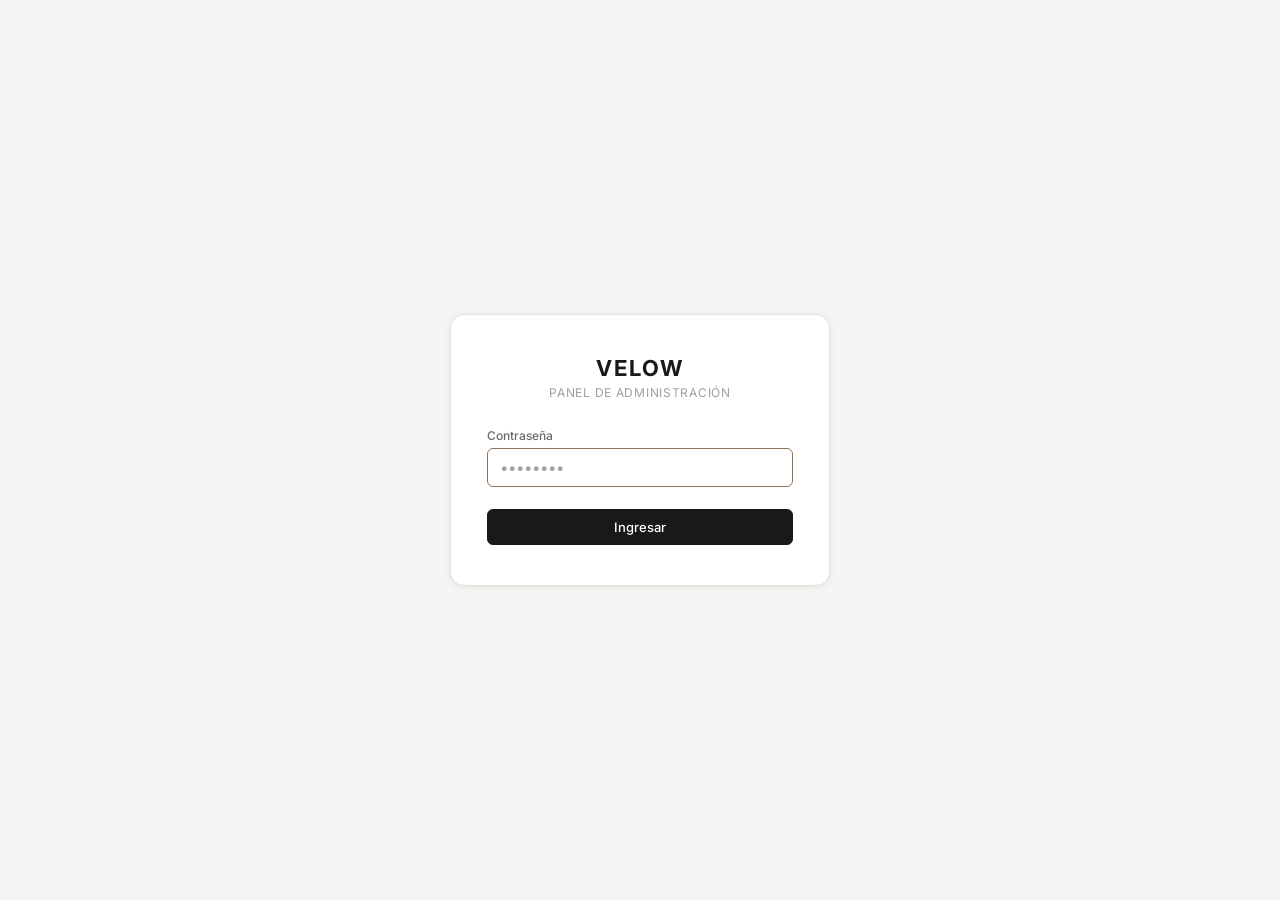
==== admin/index.html @ 0496603e "Add files via upload" ====
<!DOCTYPE html>
<html lang="es">
<head>
  <meta charset="UTF-8">
  <meta name="viewport" content="width=device-width, initial-scale=1.0">
  <title>Admin — Velow</title>
  <meta name="robots" content="noindex, nofollow">
  <link rel="stylesheet" href="css/admin.css">
</head>
<body>

<!-- ════════════════════════════════════════════════════════════
     LOGIN SCREEN
     ════════════════════════════════════════════════════════════ -->
<div class="login-screen" id="login-screen">
  <div class="login-card">
    <p class="login-brand">VELOW</p>
    <p class="login-subtitle">Panel de Administración</p>
    <div class="login-error" id="login-error">Contraseña incorrecta.</div>
    <form id="login-form">
      <div class="form-group">
        <label class="form-label" for="login-pass">Contraseña</label>
        <input type="password" id="login-pass" placeholder="••••••••" autofocus>
      </div>
      <button type="submit" class="btn btn-primary btn-full" style="margin-top:8px">
        Ingresar
      </button>
    </form>
  </div>
</div>

<!-- ════════════════════════════════════════════════════════════
     DASHBOARD
     ════════════════════════════════════════════════════════════ -->
<div class="admin-layout" id="admin-layout" style="display:none">

  <!-- Sidebar -->
  <aside class="admin-sidebar">
    <div class="admin-logo">
      <span class="admin-logo-brand">VELOW</span>
      <span class="admin-logo-tag">Panel Admin</span>
    </div>
    <nav class="admin-nav">
      <div class="admin-nav-section">Tienda</div>
      <a href="index.html" class="admin-nav-link active" id="nav-dashboard">
        <svg xmlns="http://www.w3.org/2000/svg" width="16" height="16" viewBox="0 0 24 24" fill="none" stroke="currentColor" stroke-width="1.5"><rect x="3" y="3" width="7" height="7"/><rect x="14" y="3" width="7" height="7"/><rect x="14" y="14" width="7" height="7"/><rect x="3" y="14" width="7" height="7"/></svg>
        Dashboard
      </a>
      <a href="productos.html" class="admin-nav-link" id="nav-productos">
        <svg xmlns="http://www.w3.org/2000/svg" width="16" height="16" viewBox="0 0 24 24" fill="none" stroke="currentColor" stroke-width="1.5"><path d="M20 7H4a2 2 0 0 0-2 2v6a2 2 0 0 0 2 2h16a2 2 0 0 0 2-2V9a2 2 0 0 0-2-2z"/><path d="M16 21V5a2 2 0 0 0-2-2h-4a2 2 0 0 0-2 2v16"/></svg>
        Productos y Stock
      </a>
      <a href="pedidos.html" class="admin-nav-link" id="nav-pedidos">
        <svg xmlns="http://www.w3.org/2000/svg" width="16" height="16" viewBox="0 0 24 24" fill="none" stroke="currentColor" stroke-width="1.5"><path d="M9 11l3 3L22 4"/><path d="M21 12v7a2 2 0 0 1-2 2H5a2 2 0 0 1-2-2V5a2 2 0 0 1 2-2h11"/></svg>
        Pedidos
      </a>
      <div class="admin-nav-section" style="margin-top:16px">Herramientas</div>
      <a href="../index.html" target="_blank" class="admin-nav-link">
        <svg xmlns="http://www.w3.org/2000/svg" width="16" height="16" viewBox="0 0 24 24" fill="none" stroke="currentColor" stroke-width="1.5"><path d="M18 13v6a2 2 0 0 1-2 2H5a2 2 0 0 1-2-2V8a2 2 0 0 1 2-2h6"/><polyline points="15 3 21 3 21 9"/><line x1="10" y1="14" x2="21" y2="3"/></svg>
        Ver tienda
      </a>
    </nav>
    <div class="admin-sidebar-footer">
      Sesión activa
      <a href="#" id="btn-logout">Cerrar sesión</a>
    </div>
  </aside>

  <!-- Main -->
  <main class="admin-main">
    <div class="admin-topbar">
      <h1 class="admin-page-title">Dashboard</h1>
      <span style="font-size:12px;color:var(--text-3)" id="topbar-date"></span>
    </div>

    <div class="admin-content">

      <!-- Stats -->
      <div class="stats-grid" id="stats-grid">
        <!-- Rendered by JS -->
      </div>

      <!-- Recent orders -->
      <div class="admin-card">
        <div class="admin-card-header">
          <h2 class="admin-card-title">Pedidos recientes</h2>
          <a href="pedidos.html" class="btn btn-secondary btn-sm">Ver todos</a>
        </div>
        <div id="recent-orders-wrap">
          <!-- Rendered by JS -->
        </div>
      </div>

      <!-- Low stock alert -->
      <div class="admin-card">
        <div class="admin-card-header">
          <h2 class="admin-card-title">⚠️ Stock bajo o sin cargar</h2>
          <a href="productos.html" class="btn btn-secondary btn-sm">Gestionar stock</a>
        </div>
        <div id="low-stock-wrap">
          <!-- Rendered by JS -->
        </div>
      </div>

    </div>
  </main>
</div>

<script src="../js/products.js"></script>
<script src="js/admin.js"></script>
<script>
// ── Login ────────────────────────────────────────────────────
document.getElementById("login-form").addEventListener("submit", (e) => {
  e.preventDefault();
  const pw = document.getElementById("login-pass").value;
  if (login(pw)) {
    showDashboard();
  } else {
    document.getElementById("login-error").style.display = "block";
  }
});

document.getElementById("btn-logout").addEventListener("click", (e) => {
  e.preventDefault();
  logout();
});

function showDashboard() {
  document.getElementById("login-screen").style.display = "none";
  document.getElementById("admin-layout").style.display = "flex";
  renderDashboard();
}

// ── Dashboard ────────────────────────────────────────────────
function renderDashboard() {
  const orders = loadOrders();
  const date = new Date();
  document.getElementById("topbar-date").textContent =
    date.toLocaleDateString("es-AR", { weekday: "long", day: "numeric", month: "long" });

  // Stats
  const pending   = orders.filter(o => o.status === "pendiente").length;
  const confirmed = orders.filter(o => o.status === "confirmado").length;
  const sent      = orders.filter(o => o.status === "enviado").length;
  const totalRev  = orders.filter(o => o.status !== "cancelado")
                         .reduce((s, o) => s + (o.total || 0), 0);

  document.getElementById("stats-grid").innerHTML = `
    <div class="stat-card">
      <div class="stat-icon">📦</div>
      <div class="stat-label">Pedidos pendientes</div>
      <div class="stat-value" style="${pending > 0 ? "color:var(--warning)" : ""}">${pending}</div>
    </div>
    <div class="stat-card">
      <div class="stat-icon">✅</div>
      <div class="stat-label">Confirmados</div>
      <div class="stat-value" style="color:var(--success)">${confirmed}</div>
    </div>
    <div class="stat-card">
      <div class="stat-icon">🚚</div>
      <div class="stat-label">Enviados</div>
      <div class="stat-value">${sent}</div>
    </div>
    <div class="stat-card">
      <div class="stat-icon">💰</div>
      <div class="stat-label">Total facturado</div>
      <div class="stat-value" style="font-size:20px">${formatPriceAdmin(totalRev)}</div>
      <div class="stat-sub">Pedidos no cancelados</div>
    </div>
  `;

  // Recent orders (last 5)
  const recent = orders.slice(0, 5);
  if (recent.length === 0) {
    document.getElementById("recent-orders-wrap").innerHTML =
      `<div class="empty-state"><p>Aún no hay pedidos registrados.<br>
       <a href="pedidos.html" style="color:var(--accent)">Registrar primer pedido →</a></p></div>`;
  } else {
    document.getElementById("recent-orders-wrap").innerHTML = `
      <div class="admin-table-wrap">
        <table class="admin-table">
          <thead><tr>
            <th>ID</th><th>Cliente</th><th>Total</th><th>Estado</th><th>Fecha</th>
          </tr></thead>
          <tbody>${recent.map(o => `
            <tr>
              <td><code style="font-size:12px">${o.id}</code></td>
              <td>${o.nombre || "—"}</td>
              <td>${formatPriceAdmin(o.total || 0)}</td>
              <td>${statusBadge(o.status)}</td>
              <td style="color:var(--text-3);font-size:12px">${formatDate(o.fecha)}</td>
            </tr>`).join("")}
          </tbody>
        </table>
      </div>`;
  }

  // Low/missing stock
  const lowItems = [];
  if (window.VELOW_PRODUCTS) {
    VELOW_PRODUCTS.forEach(p => {
      if (!p.activo) return;
      p.talles.forEach(t => {
        p.colores.forEach(c => {
          const qty = getEffectiveStock(p.id, t, c.id);
          if (qty === null || qty === 0 || qty <= 2) {
            lowItems.push({ product: p, talle: t, color: c, qty });
          }
        });
      });
    });
  }

  if (lowItems.length === 0) {
    document.getElementById("low-stock-wrap").innerHTML =
      `<div class="empty-state"><p>✓ Todo el stock cargado y disponible</p></div>`;
  } else {
    document.getElementById("low-stock-wrap").innerHTML = `
      <div class="admin-table-wrap">
        <table class="admin-table">
          <thead><tr><th>Producto</th><th>Color</th><th>Talle</th><th>Stock</th></tr></thead>
          <tbody>${lowItems.slice(0, 20).map(i => `
            <tr>
              <td>${i.product.nombre}</td>
              <td><span class="swatch">
                <span class="swatch-dot" style="background:${i.color.hex}"></span>
                ${i.color.nombre}
              </span></td>
              <td>${i.talle}</td>
              <td>${stockBadge(i.qty)}</td>
            </tr>`).join("")}
          </tbody>
        </table>
      </div>`;
  }
}

// ── Boot ─────────────────────────────────────────────────────
if (isLoggedIn()) {
  showDashboard();
}
</script>
</body>
</html>
---- admin/css/admin.css ----
/* ════════════════════════════════════════════════════════════
   VELOW Admin — Estilos del panel de gestión
   ════════════════════════════════════════════════════════════ */

@import url('https://fonts.googleapis.com/css2?family=Inter:wght@300;400;500;600;700&display=swap');

:root {
  --bg:       #F4F4F2;
  --surface:  #FFFFFF;
  --border:   #E4E2DA;
  --text:     #1A1917;
  --text-2:   #6B6965;
  --text-3:   #A0A09C;
  --accent:   #8B7355;
  --accent-2: #C2A07A;
  --success:  #4E7D5C;
  --warning:  #B88A3C;
  --error:    #B85C5C;
  --sidebar-w: 240px;
  --radius:   6px;
  --transition: 180ms ease;
  --shadow:   0 1px 6px rgba(0,0,0,.07);
}

*, *::before, *::after { box-sizing: border-box; margin: 0; padding: 0; }
html { font-size: 15px; }
body {
  font-family: 'Inter', sans-serif;
  background: var(--bg);
  color: var(--text);
  -webkit-font-smoothing: antialiased;
}
a { text-decoration: none; color: inherit; }
button { cursor: pointer; border: none; background: none; font: inherit; }
ul { list-style: none; }
input, select, textarea {
  font: inherit;
  border: 1px solid var(--border);
  border-radius: var(--radius);
  padding: 9px 12px;
  outline: none;
  transition: border-color var(--transition);
  width: 100%;
  background: var(--surface);
  color: var(--text);
}
input:focus, select:focus, textarea:focus { border-color: var(--accent); }
input::placeholder { color: var(--text-3); }

/* ─── Layout ───────────────────────────────────────────────── */
.admin-layout { display: flex; min-height: 100vh; }

.admin-sidebar {
  width: var(--sidebar-w);
  background: var(--text);
  color: rgba(255,255,255,.85);
  display: flex;
  flex-direction: column;
  position: fixed;
  top: 0; left: 0; bottom: 0;
  z-index: 50;
  overflow-y: auto;
}

.admin-logo {
  padding: 24px 20px 20px;
  border-bottom: 1px solid rgba(255,255,255,.1);
  display: flex;
  flex-direction: column;
  gap: 4px;
}

.admin-logo-brand {
  font-size: 18px;
  font-weight: 700;
  letter-spacing: .08em;
  color: #fff;
}

.admin-logo-tag {
  font-size: 10px;
  letter-spacing: .12em;
  text-transform: uppercase;
  color: rgba(255,255,255,.35);
}

.admin-nav { padding: 16px 12px; flex: 1; }

.admin-nav-section {
  font-size: 10px;
  letter-spacing: .12em;
  text-transform: uppercase;
  color: rgba(255,255,255,.3);
  padding: 12px 8px 6px;
  margin-top: 8px;
}

.admin-nav-link {
  display: flex;
  align-items: center;
  gap: 10px;
  padding: 9px 10px;
  border-radius: var(--radius);
  font-size: 13.5px;
  color: rgba(255,255,255,.7);
  transition: all var(--transition);
  margin-bottom: 2px;
}
.admin-nav-link:hover { background: rgba(255,255,255,.08); color: #fff; }
.admin-nav-link.active { background: rgba(255,255,255,.14); color: #fff; font-weight: 500; }

.admin-sidebar-footer {
  padding: 16px 20px;
  border-top: 1px solid rgba(255,255,255,.08);
  font-size: 12px;
  color: rgba(255,255,255,.3);
}
.admin-sidebar-footer a {
  display: block;
  color: rgba(255,255,255,.5);
  margin-top: 4px;
  font-size: 11px;
}
.admin-sidebar-footer a:hover { color: #fff; }

.admin-main {
  flex: 1;
  margin-left: var(--sidebar-w);
  display: flex;
  flex-direction: column;
  min-height: 100vh;
}

.admin-topbar {
  background: var(--surface);
  border-bottom: 1px solid var(--border);
  padding: 14px 28px;
  display: flex;
  align-items: center;
  justify-content: space-between;
  position: sticky;
  top: 0;
  z-index: 40;
  box-shadow: var(--shadow);
}

.admin-page-title { font-size: 16px; font-weight: 600; }

.admin-content { padding: 28px; flex: 1; }

/* ─── Cards & Stats ────────────────────────────────────────── */
.stats-grid {
  display: grid;
  grid-template-columns: repeat(auto-fill, minmax(200px, 1fr));
  gap: 16px;
  margin-bottom: 28px;
}

.stat-card {
  background: var(--surface);
  border: 1px solid var(--border);
  border-radius: 10px;
  padding: 20px;
  display: flex;
  flex-direction: column;
  gap: 8px;
}

.stat-label { font-size: 11px; letter-spacing: .08em; text-transform: uppercase; color: var(--text-2); }
.stat-value { font-size: 28px; font-weight: 700; color: var(--text); line-height: 1; }
.stat-sub   { font-size: 12px; color: var(--text-3); }
.stat-icon  { font-size: 20px; margin-bottom: 4px; }

/* ─── Table ────────────────────────────────────────────────── */
.admin-card {
  background: var(--surface);
  border: 1px solid var(--border);
  border-radius: 10px;
  overflow: hidden;
  margin-bottom: 24px;
}

.admin-card-header {
  padding: 16px 20px;
  border-bottom: 1px solid var(--border);
  display: flex;
  align-items: center;
  justify-content: space-between;
  gap: 12px;
  flex-wrap: wrap;
}

.admin-card-title { font-size: 14px; font-weight: 600; }

.admin-table-wrap { overflow-x: auto; }

.admin-table {
  width: 100%;
  border-collapse: collapse;
  font-size: 13px;
}

.admin-table th {
  text-align: left;
  padding: 10px 16px;
  font-size: 11px;
  letter-spacing: .06em;
  text-transform: uppercase;
  color: var(--text-3);
  border-bottom: 1px solid var(--border);
  background: var(--bg);
  white-space: nowrap;
}

.admin-table td {
  padding: 12px 16px;
  border-bottom: 1px solid var(--border);
  vertical-align: middle;
}

.admin-table tr:last-child td { border-bottom: none; }
.admin-table tr:hover td { background: var(--bg); }

/* ─── Stock cells ──────────────────────────────────────────── */
.stock-cell { display: flex; align-items: center; gap: 8px; }

.stock-input {
  width: 62px;
  padding: 5px 8px;
  font-size: 13px;
  text-align: center;
  border-radius: 4px;
}

.stock-badge {
  display: inline-flex;
  align-items: center;
  padding: 2px 9px;
  border-radius: 100px;
  font-size: 11px;
  font-weight: 500;
  white-space: nowrap;
}
.badge-ok      { background: #EBF5EF; color: var(--success); }
.badge-low     { background: #FDF6E8; color: var(--warning); }
.badge-zero    { background: #FBEAEA; color: var(--error); }
.badge-unknown { background: var(--bg); color: var(--text-3); }

/* ─── Buttons ──────────────────────────────────────────────── */
.btn {
  display: inline-flex;
  align-items: center;
  gap: 7px;
  padding: 9px 18px;
  border-radius: var(--radius);
  font-size: 13px;
  font-weight: 500;
  transition: all var(--transition);
  cursor: pointer;
  white-space: nowrap;
}
.btn-primary   { background: var(--text);    color: #fff; border: 1px solid var(--text); }
.btn-primary:hover { background: #333; }
.btn-secondary { background: var(--surface); color: var(--text); border: 1px solid var(--border); }
.btn-secondary:hover { border-color: var(--text); }
.btn-success   { background: var(--success); color: #fff; border: 1px solid var(--success); }
.btn-success:hover { opacity: .88; }
.btn-sm        { padding: 5px 12px; font-size: 12px; }
.btn-full      { width: 100%; justify-content: center; }

/* ─── Status badges ────────────────────────────────────────── */
.status-badge {
  display: inline-flex;
  align-items: center;
  padding: 3px 10px;
  border-radius: 100px;
  font-size: 11px;
  font-weight: 500;
}
.status-pendiente   { background: #FDF6E8; color: var(--warning); }
.status-confirmado  { background: #EBF5EF; color: var(--success); }
.status-enviado     { background: #EBF0FF; color: #3B6BDE; }
.status-cancelado   { background: #FBEAEA; color: var(--error); }

/* ─── Form / Modal ─────────────────────────────────────────── */
.form-group { display: flex; flex-direction: column; gap: 5px; margin-bottom: 14px; }
.form-label { font-size: 12px; font-weight: 500; color: var(--text-2); }
.form-row   { display: grid; grid-template-columns: 1fr 1fr; gap: 14px; }

.modal-overlay {
  position: fixed;
  inset: 0;
  background: rgba(26,25,23,.4);
  z-index: 200;
  display: flex;
  align-items: center;
  justify-content: center;
  padding: 20px;
  backdrop-filter: blur(2px);
}
.modal {
  background: var(--surface);
  border-radius: 12px;
  width: min(520px, 100%);
  max-height: 90vh;
  overflow-y: auto;
  box-shadow: 0 20px 60px rgba(0,0,0,.18);
}
.modal-header {
  padding: 20px 24px 16px;
  border-bottom: 1px solid var(--border);
  display: flex;
  align-items: center;
  justify-content: space-between;
}
.modal-title { font-size: 16px; font-weight: 600; }
.modal-body  { padding: 20px 24px; }
.modal-footer {
  padding: 14px 24px;
  border-top: 1px solid var(--border);
  display: flex;
  justify-content: flex-end;
  gap: 10px;
}
.btn-close-modal {
  width: 30px; height: 30px;
  display: flex; align-items: center; justify-content: center;
  border-radius: 50%;
  color: var(--text-2);
  transition: background var(--transition);
}
.btn-close-modal:hover { background: var(--bg); }

/* ─── Login screen ─────────────────────────────────────────── */
.login-screen {
  min-height: 100vh;
  display: flex;
  align-items: center;
  justify-content: center;
  background: var(--bg);
}
.login-card {
  background: var(--surface);
  border: 1px solid var(--border);
  border-radius: 14px;
  padding: 40px 36px;
  width: min(380px, 100%);
  box-shadow: var(--shadow);
}
.login-brand {
  font-size: 22px;
  font-weight: 700;
  letter-spacing: .1em;
  text-align: center;
  margin-bottom: 4px;
}
.login-subtitle {
  font-size: 12px;
  color: var(--text-3);
  text-align: center;
  letter-spacing: .06em;
  text-transform: uppercase;
  margin-bottom: 28px;
}
.login-error {
  font-size: 12px;
  color: var(--error);
  background: #FBEAEA;
  border-radius: var(--radius);
  padding: 8px 12px;
  margin-bottom: 14px;
  display: none;
}

/* ─── Color swatch ─────────────────────────────────────────── */
.swatch {
  display: inline-flex;
  align-items: center;
  gap: 7px;
  font-size: 12px;
}
.swatch-dot {
  width: 14px; height: 14px;
  border-radius: 50%;
  border: 1px solid var(--border);
  flex-shrink: 0;
}

/* ─── Toast ─────────────────────────────────────────────────── */
.toast {
  position: fixed;
  bottom: 24px;
  right: 24px;
  padding: 11px 20px;
  background: var(--text);
  color: #fff;
  border-radius: 8px;
  font-size: 13px;
  font-weight: 500;
  opacity: 0;
  transform: translateY(8px);
  pointer-events: none;
  transition: all .25s ease;
  z-index: 999;
  box-shadow: var(--shadow);
}
.toast.show { opacity: 1; transform: none; }

/* ─── Export box ────────────────────────────────────────────── */
.export-box {
  background: var(--bg);
  border: 1px solid var(--border);
  border-radius: var(--radius);
  padding: 14px;
  font-family: monospace;
  font-size: 12px;
  white-space: pre;
  overflow-x: auto;
  max-height: 320px;
  overflow-y: auto;
  line-height: 1.6;
  color: var(--text-2);
}

/* ─── Misc ─────────────────────────────────────────────────── */
.empty-state {
  text-align: center;
  padding: 48px 20px;
  color: var(--text-3);
}
.empty-state p { font-size: 14px; margin-top: 12px; }

.chip {
  display: inline-flex;
  align-items: center;
  padding: 3px 10px;
  border-radius: 100px;
  font-size: 11px;
  background: var(--bg);
  border: 1px solid var(--border);
  color: var(--text-2);
}

.divider { border: none; border-top: 1px solid var(--border); margin-block: 20px; }

@media (max-width: 768px) {
  .admin-sidebar { width: 100%; height: auto; position: static; flex-direction: row; }
  .admin-main { margin-left: 0; }
  .admin-content { padding: 16px; }
}
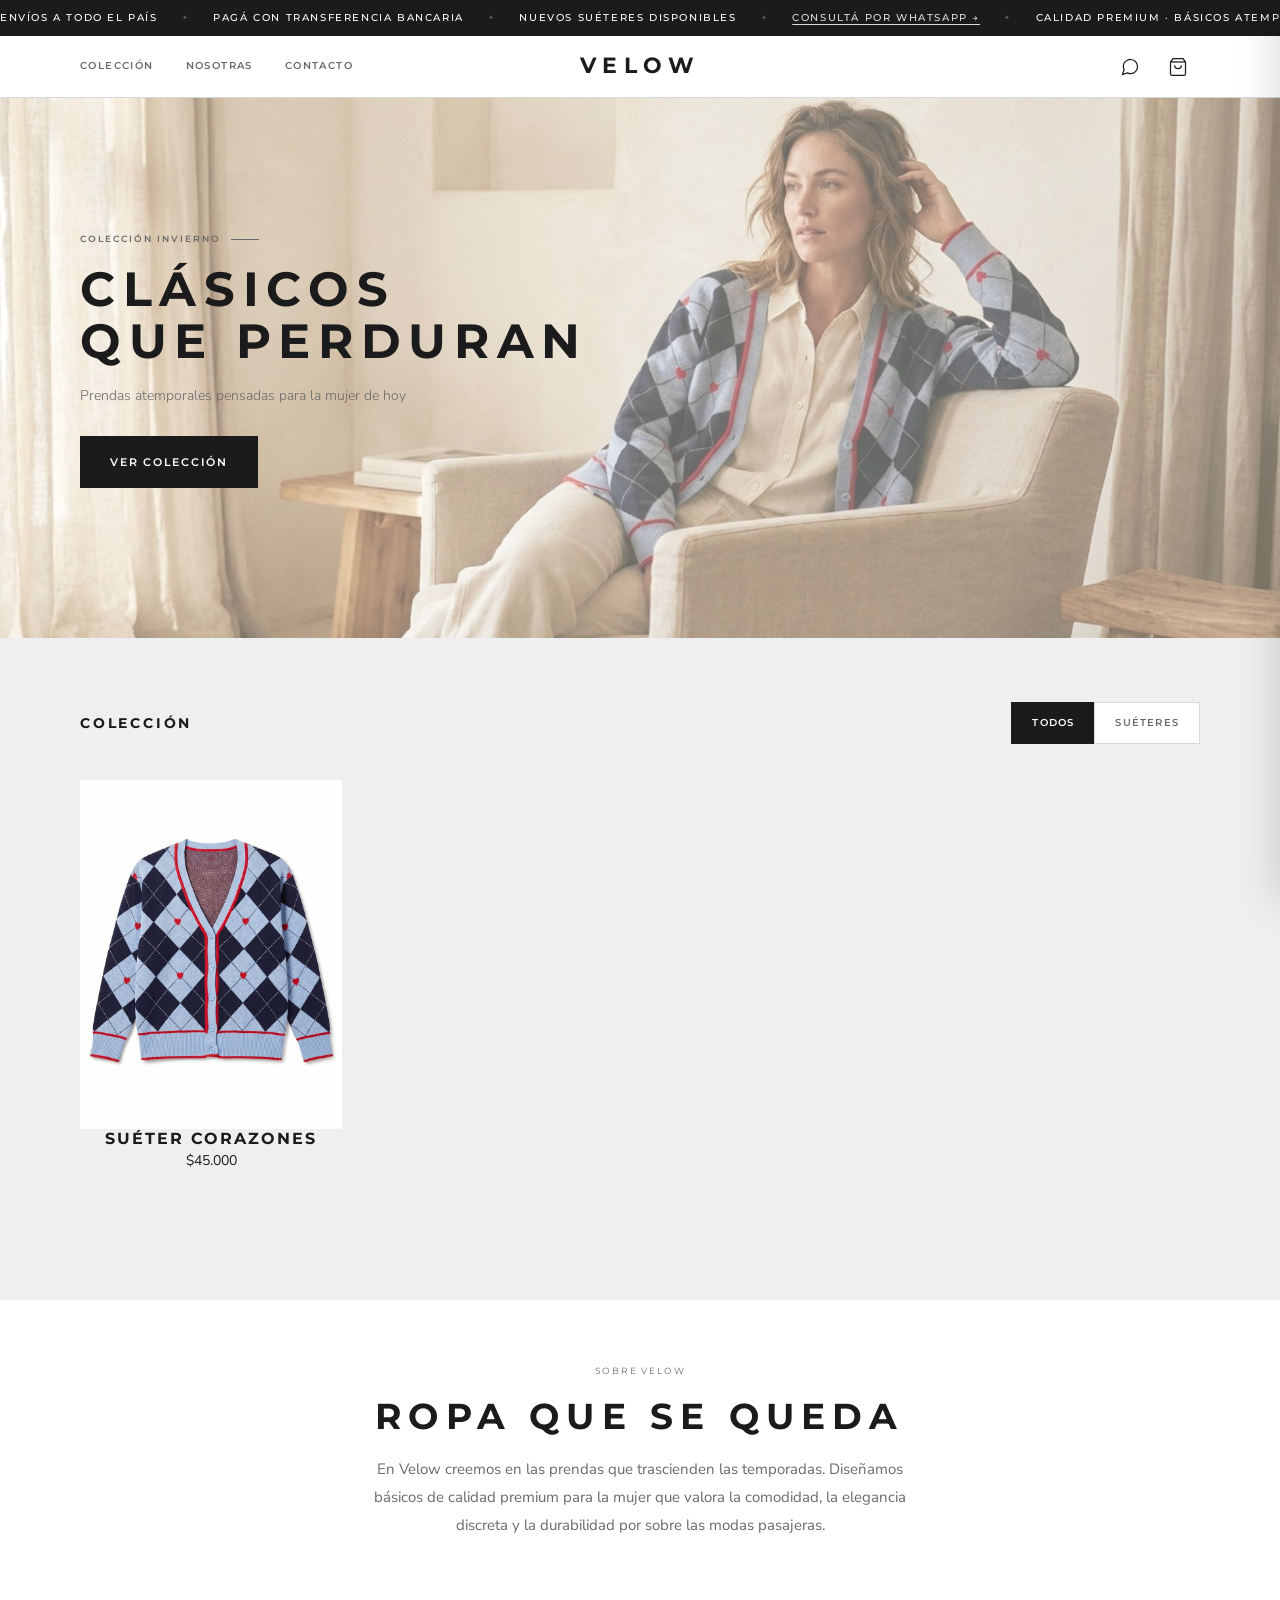
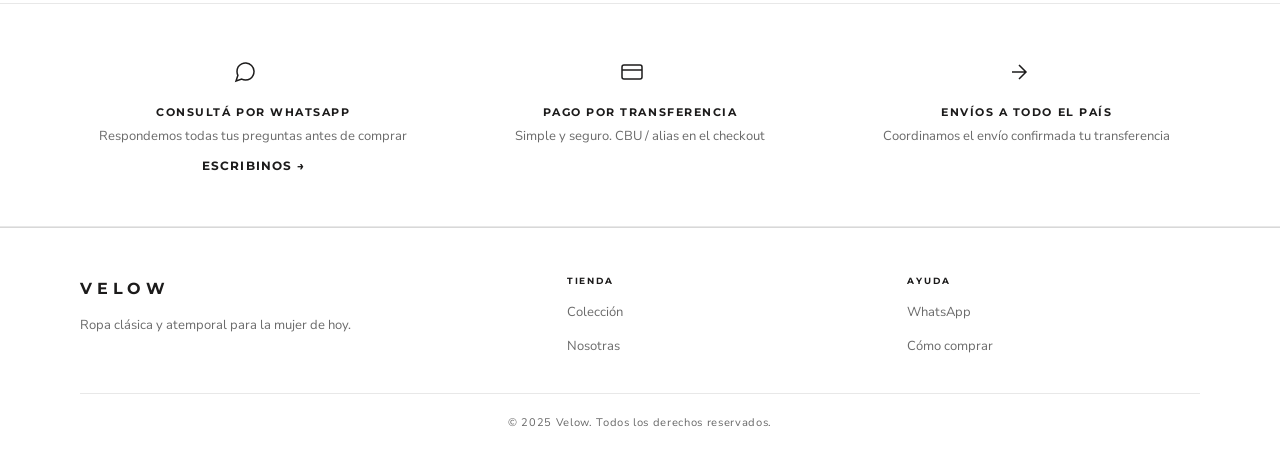
==== commit a0458a11: "Add files via upload" ====
--- a/admin/index.html
+++ b/admin/index.html
@@ -2,243 +2,265 @@
 <html lang="es">
 <head>
   <meta charset="UTF-8">
-  <meta name="viewport" content="width=device-width, initial-scale=1.0">
-  <title>Admin — Velow</title>
-  <meta name="robots" content="noindex, nofollow">
-  <link rel="stylesheet" href="css/admin.css">
+  <meta name="viewport" content="width=device-width, initial-scale=1.0, viewport-fit=cover">
+  <title>Velow — Indumentaria clásica para mujer</title>
+  <meta name="description" content="Velow — Ropa clásica y atemporal para mujer. Básicos de calidad premium. Pagá con transferencia bancaria.">
+  <meta name="theme-color" content="#1c1b1b">
+  <link rel="canonical" href="https://velow.shop/">
+  <link rel="stylesheet" href="css/style.css">
 </head>
 <body>
 
-<!-- ════════════════════════════════════════════════════════════
-     LOGIN SCREEN
-     ════════════════════════════════════════════════════════════ -->
-<div class="login-screen" id="login-screen">
-  <div class="login-card">
-    <p class="login-brand">VELOW</p>
-    <p class="login-subtitle">Panel de Administración</p>
-    <div class="login-error" id="login-error">Contraseña incorrecta.</div>
-    <form id="login-form">
-      <div class="form-group">
-        <label class="form-label" for="login-pass">Contraseña</label>
-        <input type="password" id="login-pass" placeholder="••••••••" autofocus>
-      </div>
-      <button type="submit" class="btn btn-primary btn-full" style="margin-top:8px">
-        Ingresar
+  <!-- ── Announcement bar (marquee) ────────────────────────── -->
+  <div class="announcement-bar" role="marquee" aria-label="Novedades">
+    <div class="marquee-track">
+      <div class="marquee-content" aria-hidden="false">
+        <span>Envíos a todo el país</span>
+        <span class="marquee-sep">✦</span>
+        <span>Pagá con transferencia bancaria</span>
+        <span class="marquee-sep">✦</span>
+        <span>Nuevos suéteres disponibles</span>
+        <span class="marquee-sep">✦</span>
+        <a href="https://wa.me/5493876364197" target="_blank" rel="noopener">Consultá por WhatsApp →</a>
+        <span class="marquee-sep">✦</span>
+        <span>Calidad premium · Básicos atemporales</span>
+        <span class="marquee-sep">✦</span>
+      </div>
+      <div class="marquee-content" aria-hidden="true">
+        <span>Envíos a todo el país</span>
+        <span class="marquee-sep">✦</span>
+        <span>Pagá con transferencia bancaria</span>
+        <span class="marquee-sep">✦</span>
+        <span>Nuevos suéteres disponibles</span>
+        <span class="marquee-sep">✦</span>
+        <a href="https://wa.me/5493876364197" target="_blank" rel="noopener">Consultá por WhatsApp →</a>
+        <span class="marquee-sep">✦</span>
+        <span>Calidad premium · Básicos atemporales</span>
+        <span class="marquee-sep">✦</span>
+      </div>
+    </div>
+  </div>
+
+  <!-- ── Mobile Nav Overlay ──────────────────────────────────── -->
+  <div class="mobile-nav-overlay" id="mobile-nav-overlay" aria-hidden="true"></div>
+  <nav class="mobile-nav" id="mobile-nav" aria-label="Menú móvil" aria-hidden="true">
+    <div class="mobile-nav-header">
+      <span class="mobile-nav-logo">VELOW</span>
+      <button class="btn-icon" id="btn-close-mobile-nav" aria-label="Cerrar menú">
+        <svg xmlns="http://www.w3.org/2000/svg" width="20" height="20" viewBox="0 0 24 24" fill="none" stroke="currentColor" stroke-width="1.5"><line x1="18" y1="6" x2="6" y2="18"/><line x1="6" y1="6" x2="18" y2="18"/></svg>
       </button>
-    </form>
-  </div>
-</div>
-
-<!-- ════════════════════════════════════════════════════════════
-     DASHBOARD
-     ════════════════════════════════════════════════════════════ -->
-<div class="admin-layout" id="admin-layout" style="display:none">
-
-  <!-- Sidebar -->
-  <aside class="admin-sidebar">
-    <div class="admin-logo">
-      <span class="admin-logo-brand">VELOW</span>
-      <span class="admin-logo-tag">Panel Admin</span>
-    </div>
-    <nav class="admin-nav">
-      <div class="admin-nav-section">Tienda</div>
-      <a href="index.html" class="admin-nav-link active" id="nav-dashboard">
-        <svg xmlns="http://www.w3.org/2000/svg" width="16" height="16" viewBox="0 0 24 24" fill="none" stroke="currentColor" stroke-width="1.5"><rect x="3" y="3" width="7" height="7"/><rect x="14" y="3" width="7" height="7"/><rect x="14" y="14" width="7" height="7"/><rect x="3" y="14" width="7" height="7"/></svg>
-        Dashboard
-      </a>
-      <a href="productos.html" class="admin-nav-link" id="nav-productos">
-        <svg xmlns="http://www.w3.org/2000/svg" width="16" height="16" viewBox="0 0 24 24" fill="none" stroke="currentColor" stroke-width="1.5"><path d="M20 7H4a2 2 0 0 0-2 2v6a2 2 0 0 0 2 2h16a2 2 0 0 0 2-2V9a2 2 0 0 0-2-2z"/><path d="M16 21V5a2 2 0 0 0-2-2h-4a2 2 0 0 0-2 2v16"/></svg>
-        Productos y Stock
-      </a>
-      <a href="pedidos.html" class="admin-nav-link" id="nav-pedidos">
-        <svg xmlns="http://www.w3.org/2000/svg" width="16" height="16" viewBox="0 0 24 24" fill="none" stroke="currentColor" stroke-width="1.5"><path d="M9 11l3 3L22 4"/><path d="M21 12v7a2 2 0 0 1-2 2H5a2 2 0 0 1-2-2V5a2 2 0 0 1 2-2h11"/></svg>
-        Pedidos
-      </a>
-      <div class="admin-nav-section" style="margin-top:16px">Herramientas</div>
-      <a href="../index.html" target="_blank" class="admin-nav-link">
-        <svg xmlns="http://www.w3.org/2000/svg" width="16" height="16" viewBox="0 0 24 24" fill="none" stroke="currentColor" stroke-width="1.5"><path d="M18 13v6a2 2 0 0 1-2 2H5a2 2 0 0 1-2-2V8a2 2 0 0 1 2-2h6"/><polyline points="15 3 21 3 21 9"/><line x1="10" y1="14" x2="21" y2="3"/></svg>
-        Ver tienda
-      </a>
-    </nav>
-    <div class="admin-sidebar-footer">
-      Sesión activa
-      <a href="#" id="btn-logout">Cerrar sesión</a>
+    </div>
+    <div class="mobile-nav-links">
+      <a href="#coleccion" class="mobile-nav-link" id="mnav-coleccion">
+        Colección
+        <svg xmlns="http://www.w3.org/2000/svg" width="14" height="14" viewBox="0 0 24 24" fill="none" stroke="currentColor" stroke-width="2"><polyline points="9 18 15 12 9 6"/></svg>
+      </a>
+      <a href="#nosotras" class="mobile-nav-link" id="mnav-nosotras">
+        Nosotras
+        <svg xmlns="http://www.w3.org/2000/svg" width="14" height="14" viewBox="0 0 24 24" fill="none" stroke="currentColor" stroke-width="2"><polyline points="9 18 15 12 9 6"/></svg>
+      </a>
+      <a href="#contacto" class="mobile-nav-link" id="mnav-contacto">
+        Contacto
+        <svg xmlns="http://www.w3.org/2000/svg" width="14" height="14" viewBox="0 0 24 24" fill="none" stroke="currentColor" stroke-width="2"><polyline points="9 18 15 12 9 6"/></svg>
+      </a>
+    </div>
+    <div class="mobile-nav-footer">
+      <a href="https://wa.me/5493876364197" target="_blank" rel="noopener">
+        <svg xmlns="http://www.w3.org/2000/svg" width="16" height="16" viewBox="0 0 24 24" fill="none" stroke="currentColor" stroke-width="1.5"><path d="M21 11.5a8.38 8.38 0 0 1-.9 3.8 8.5 8.5 0 0 1-7.6 4.7 8.38 8.38 0 0 1-3.8-.9L3 21l1.9-5.7a8.38 8.38 0 0 1-.9-3.8 8.5 8.5 0 0 1 4.7-7.6 8.38 8.38 0 0 1 3.8-.9h.5a8.48 8.48 0 0 1 8 8v.5z"/></svg>
+        WhatsApp: +54 9 387 636-4197
+      </a>
+    </div>
+  </nav>
+
+  <!-- ── Header ─────────────────────────────────────────────── -->
+  <header class="header" id="header">
+    <div class="header-inner container">
+
+      <!-- Hamburguesa (solo mobile) -->
+      <button class="btn-hamburger" id="btn-hamburger" aria-label="Abrir menú" aria-expanded="false" aria-controls="mobile-nav">
+        <span></span><span></span><span></span>
+      </button>
+
+      <!-- Nav desktop (oculta en mobile via CSS) -->
+      <nav class="header-nav" aria-label="Navegación principal">
+        <a href="#coleccion" class="nav-link">Colección</a>
+        <a href="#nosotras" class="nav-link">Nosotras</a>
+        <a href="#contacto" class="nav-link">Contacto</a>
+      </nav>
+
+      <!-- Logo centrado -->
+      <a href="index.html" class="header-logo" aria-label="Velow — Inicio">
+        <span class="logo-text">VELOW</span>
+      </a>
+
+      <!-- Acciones: WhatsApp + Carrito -->
+      <div class="header-actions">
+        <a href="https://wa.me/5493876364197"
+           class="btn-icon" target="_blank" rel="noopener"
+           aria-label="Contactar por WhatsApp" title="WhatsApp">
+          <svg xmlns="http://www.w3.org/2000/svg" width="20" height="20" viewBox="0 0 24 24" fill="none" stroke="currentColor" stroke-width="1.5"><path d="M21 11.5a8.38 8.38 0 0 1-.9 3.8 8.5 8.5 0 0 1-7.6 4.7 8.38 8.38 0 0 1-3.8-.9L3 21l1.9-5.7a8.38 8.38 0 0 1-.9-3.8 8.5 8.5 0 0 1 4.7-7.6 8.38 8.38 0 0 1 3.8-.9h.5a8.48 8.48 0 0 1 8 8v.5z"/></svg>
+        </a>
+        <button class="btn-icon" id="btn-cart" aria-label="Abrir carrito" title="Carrito">
+          <svg xmlns="http://www.w3.org/2000/svg" width="20" height="20" viewBox="0 0 24 24" fill="none" stroke="currentColor" stroke-width="1.5"><path d="M6 2L3 6v14a2 2 0 0 0 2 2h14a2 2 0 0 0 2-2V6l-3-4z"/><line x1="3" y1="6" x2="21" y2="6"/><path d="M16 10a4 4 0 0 1-8 0"/></svg>
+          <span class="cart-badge" id="cart-badge" aria-live="polite"></span>
+        </button>
+      </div>
+
+    </div>
+  </header>
+
+  <!-- ── Cart Drawer ─────────────────────────────────────────── -->
+  <div class="cart-overlay" id="cart-overlay" aria-hidden="true"></div>
+  <aside class="cart-drawer" id="cart-drawer" role="dialog" aria-label="Carrito" aria-hidden="true">
+    <div class="cart-drawer-header">
+      <h2 class="cart-title">Tu carrito</h2>
+      <button class="btn-icon" id="btn-close-cart" aria-label="Cerrar carrito">
+        <svg xmlns="http://www.w3.org/2000/svg" width="20" height="20" viewBox="0 0 24 24" fill="none" stroke="currentColor" stroke-width="1.5"><line x1="18" y1="6" x2="6" y2="18"/><line x1="6" y1="6" x2="18" y2="18"/></svg>
+      </button>
+    </div>
+
+    <div class="cart-empty" id="cart-empty">
+      <svg xmlns="http://www.w3.org/2000/svg" width="48" height="48" viewBox="0 0 24 24" fill="none" stroke="currentColor" stroke-width="1">
+        <path d="M6 2L3 6v14a2 2 0 0 0 2 2h14a2 2 0 0 0 2-2V6l-3-4z"/><line x1="3" y1="6" x2="21" y2="6"/><path d="M16 10a4 4 0 0 1-8 0"/>
+      </svg>
+      <p>Tu carrito está vacío</p>
+      <button class="btn btn-secondary btn-sm" id="btn-keep-shopping">Ver productos</button>
+    </div>
+
+    <div class="cart-items" id="cart-items" style="display:none"></div>
+
+    <div class="cart-footer" id="cart-footer" style="display:none">
+      <div class="cart-total">
+        <span>Total</span>
+        <span id="cart-total-amount">$0</span>
+      </div>
+      <a href="checkout.html" class="btn btn-primary btn-full" id="btn-checkout">
+        Finalizar compra
+      </a>
+      <p class="cart-hint">El envío se coordina por WhatsApp</p>
     </div>
   </aside>
 
-  <!-- Main -->
-  <main class="admin-main">
-    <div class="admin-topbar">
-      <h1 class="admin-page-title">Dashboard</h1>
-      <span style="font-size:12px;color:var(--text-3)" id="topbar-date"></span>
-    </div>
-
-    <div class="admin-content">
-
-      <!-- Stats -->
-      <div class="stats-grid" id="stats-grid">
-        <!-- Rendered by JS -->
-      </div>
-
-      <!-- Recent orders -->
-      <div class="admin-card">
-        <div class="admin-card-header">
-          <h2 class="admin-card-title">Pedidos recientes</h2>
-          <a href="pedidos.html" class="btn btn-secondary btn-sm">Ver todos</a>
-        </div>
-        <div id="recent-orders-wrap">
-          <!-- Rendered by JS -->
-        </div>
-      </div>
-
-      <!-- Low stock alert -->
-      <div class="admin-card">
-        <div class="admin-card-header">
-          <h2 class="admin-card-title">⚠️ Stock bajo o sin cargar</h2>
-          <a href="productos.html" class="btn btn-secondary btn-sm">Gestionar stock</a>
-        </div>
-        <div id="low-stock-wrap">
-          <!-- Rendered by JS -->
-        </div>
-      </div>
-
-    </div>
-  </main>
-</div>
-
-<script src="../js/products.js"></script>
-<script src="js/admin.js"></script>
-<script>
-// ── Login ────────────────────────────────────────────────────
-document.getElementById("login-form").addEventListener("submit", (e) => {
-  e.preventDefault();
-  const pw = document.getElementById("login-pass").value;
-  if (login(pw)) {
-    showDashboard();
-  } else {
-    document.getElementById("login-error").style.display = "block";
-  }
-});
-
-document.getElementById("btn-logout").addEventListener("click", (e) => {
-  e.preventDefault();
-  logout();
-});
-
-function showDashboard() {
-  document.getElementById("login-screen").style.display = "none";
-  document.getElementById("admin-layout").style.display = "flex";
-  renderDashboard();
-}
-
-// ── Dashboard ────────────────────────────────────────────────
-function renderDashboard() {
-  const orders = loadOrders();
-  const date = new Date();
-  document.getElementById("topbar-date").textContent =
-    date.toLocaleDateString("es-AR", { weekday: "long", day: "numeric", month: "long" });
-
-  // Stats
-  const pending   = orders.filter(o => o.status === "pendiente").length;
-  const confirmed = orders.filter(o => o.status === "confirmado").length;
-  const sent      = orders.filter(o => o.status === "enviado").length;
-  const totalRev  = orders.filter(o => o.status !== "cancelado")
-                         .reduce((s, o) => s + (o.total || 0), 0);
-
-  document.getElementById("stats-grid").innerHTML = `
-    <div class="stat-card">
-      <div class="stat-icon">📦</div>
-      <div class="stat-label">Pedidos pendientes</div>
-      <div class="stat-value" style="${pending > 0 ? "color:var(--warning)" : ""}">${pending}</div>
-    </div>
-    <div class="stat-card">
-      <div class="stat-icon">✅</div>
-      <div class="stat-label">Confirmados</div>
-      <div class="stat-value" style="color:var(--success)">${confirmed}</div>
-    </div>
-    <div class="stat-card">
-      <div class="stat-icon">🚚</div>
-      <div class="stat-label">Enviados</div>
-      <div class="stat-value">${sent}</div>
-    </div>
-    <div class="stat-card">
-      <div class="stat-icon">💰</div>
-      <div class="stat-label">Total facturado</div>
-      <div class="stat-value" style="font-size:20px">${formatPriceAdmin(totalRev)}</div>
-      <div class="stat-sub">Pedidos no cancelados</div>
-    </div>
-  `;
-
-  // Recent orders (last 5)
-  const recent = orders.slice(0, 5);
-  if (recent.length === 0) {
-    document.getElementById("recent-orders-wrap").innerHTML =
-      `<div class="empty-state"><p>Aún no hay pedidos registrados.<br>
-       <a href="pedidos.html" style="color:var(--accent)">Registrar primer pedido →</a></p></div>`;
-  } else {
-    document.getElementById("recent-orders-wrap").innerHTML = `
-      <div class="admin-table-wrap">
-        <table class="admin-table">
-          <thead><tr>
-            <th>ID</th><th>Cliente</th><th>Total</th><th>Estado</th><th>Fecha</th>
-          </tr></thead>
-          <tbody>${recent.map(o => `
-            <tr>
-              <td><code style="font-size:12px">${o.id}</code></td>
-              <td>${o.nombre || "—"}</td>
-              <td>${formatPriceAdmin(o.total || 0)}</td>
-              <td>${statusBadge(o.status)}</td>
-              <td style="color:var(--text-3);font-size:12px">${formatDate(o.fecha)}</td>
-            </tr>`).join("")}
-          </tbody>
-        </table>
-      </div>`;
-  }
-
-  // Low/missing stock
-  const lowItems = [];
-  if (window.VELOW_PRODUCTS) {
-    VELOW_PRODUCTS.forEach(p => {
-      if (!p.activo) return;
-      p.talles.forEach(t => {
-        p.colores.forEach(c => {
-          const qty = getEffectiveStock(p.id, t, c.id);
-          if (qty === null || qty === 0 || qty <= 2) {
-            lowItems.push({ product: p, talle: t, color: c, qty });
-          }
-        });
-      });
-    });
-  }
-
-  if (lowItems.length === 0) {
-    document.getElementById("low-stock-wrap").innerHTML =
-      `<div class="empty-state"><p>✓ Todo el stock cargado y disponible</p></div>`;
-  } else {
-    document.getElementById("low-stock-wrap").innerHTML = `
-      <div class="admin-table-wrap">
-        <table class="admin-table">
-          <thead><tr><th>Producto</th><th>Color</th><th>Talle</th><th>Stock</th></tr></thead>
-          <tbody>${lowItems.slice(0, 20).map(i => `
-            <tr>
-              <td>${i.product.nombre}</td>
-              <td><span class="swatch">
-                <span class="swatch-dot" style="background:${i.color.hex}"></span>
-                ${i.color.nombre}
-              </span></td>
-              <td>${i.talle}</td>
-              <td>${stockBadge(i.qty)}</td>
-            </tr>`).join("")}
-          </tbody>
-        </table>
-      </div>`;
-  }
-}
-
-// ── Boot ─────────────────────────────────────────────────────
-if (isLoggedIn()) {
-  showDashboard();
-}
-</script>
+  <!-- ── Hero ───────────────────────────────────────────────── -->
+  <section class="hero">
+    <div class="hero-content container">
+      <div class="hero-inner">
+        <p class="hero-eyebrow">Colección Invierno</p>
+        <h1 class="hero-title">Clásicos<br>que perduran</h1>
+        <p class="hero-subtitle">Prendas atemporales pensadas para la mujer de hoy</p>
+        <a href="#coleccion" class="btn btn-primary">Ver colección</a>
+      </div>
+    </div>
+  </section>
+
+  <!-- ── Colección ──────────────────────────────────────────── -->
+  <section class="catalog" id="coleccion">
+    <div class="container">
+      <div class="catalog-header">
+        <h2 class="catalog-title">Colección</h2>
+        <div class="catalog-filters" id="catalog-filters" role="group" aria-label="Filtros">
+          <button class="filter-btn active" data-filter="all">Todos</button>
+          <button class="filter-btn" data-filter="sueteres">Suéteres</button>
+        </div>
+      </div>
+      <div class="product-grid" id="product-grid" aria-label="Productos"></div>
+    </div>
+  </section>
+
+  <!-- ── Nosotras ───────────────────────────────────────────── -->
+  <section class="nosotras" id="nosotras">
+    <div class="container">
+      <p class="nosotras-eyebrow">Sobre Velow</p>
+      <h2 class="nosotras-title">Ropa que se queda</h2>
+      <p class="nosotras-text">
+        En Velow creemos en las prendas que trascienden las temporadas.
+        Diseñamos básicos de calidad premium para la mujer que valora la
+        comodidad, la elegancia discreta y la durabilidad por sobre las
+        modas pasajeras.
+      </p>
+    </div>
+  </section>
+
+  <!-- ── Features / Contacto ───────────────────────────────── -->
+  <section class="features" id="contacto">
+    <div class="container">
+      <div class="features-grid">
+
+        <div class="feature">
+          <div class="feature-icon">
+            <svg xmlns="http://www.w3.org/2000/svg" width="24" height="24" viewBox="0 0 24 24" fill="none" stroke="currentColor" stroke-width="1.5"><path d="M21 11.5a8.38 8.38 0 0 1-.9 3.8 8.5 8.5 0 0 1-7.6 4.7 8.38 8.38 0 0 1-3.8-.9L3 21l1.9-5.7a8.38 8.38 0 0 1-.9-3.8 8.5 8.5 0 0 1 4.7-7.6 8.38 8.38 0 0 1 3.8-.9h.5a8.48 8.48 0 0 1 8 8v.5z"/></svg>
+          </div>
+          <div class="feature-text">
+            <h3>Consultá por WhatsApp</h3>
+            <p>Respondemos todas tus preguntas antes de comprar</p>
+            <a href="https://wa.me/5493876364197" target="_blank" rel="noopener"
+               style="margin-top:10px;font-size:12px;color:var(--heading-color);display:inline-flex;align-items:center;gap:4px;font-family:var(--font-heading);letter-spacing:.1em;text-transform:uppercase;font-weight:700;">
+              Escribinos →
+            </a>
+          </div>
+        </div>
+
+        <div class="feature">
+          <div class="feature-icon">
+            <svg xmlns="http://www.w3.org/2000/svg" width="24" height="24" viewBox="0 0 24 24" fill="none" stroke="currentColor" stroke-width="1.5"><rect x="2" y="5" width="20" height="14" rx="2"/><line x1="2" y1="10" x2="22" y2="10"/></svg>
+          </div>
+          <div class="feature-text">
+            <h3>Pago por transferencia</h3>
+            <p>Simple y seguro. CBU / alias en el checkout</p>
+          </div>
+        </div>
+
+        <div class="feature">
+          <div class="feature-icon">
+            <svg xmlns="http://www.w3.org/2000/svg" width="24" height="24" viewBox="0 0 24 24" fill="none" stroke="currentColor" stroke-width="1.5"><path d="M5 12h14M12 5l7 7-7 7"/></svg>
+          </div>
+          <div class="feature-text">
+            <h3>Envíos a todo el país</h3>
+            <p>Coordinamos el envío confirmada tu transferencia</p>
+          </div>
+        </div>
+
+      </div>
+    </div>
+  </section>
+
+  <!-- ── Footer ─────────────────────────────────────────────── -->
+  <footer class="footer">
+    <div class="container">
+      <div class="footer-grid">
+        <div class="footer-brand">
+          <span class="logo-text">VELOW</span>
+          <p style="margin-top:12px">Ropa clásica y atemporal para la mujer de hoy.</p>
+        </div>
+        <div class="footer-links">
+          <h4>Tienda</h4>
+          <ul>
+            <li><a href="#coleccion">Colección</a></li>
+            <li><a href="#nosotras">Nosotras</a></li>
+          </ul>
+        </div>
+        <div class="footer-links">
+          <h4>Ayuda</h4>
+          <ul>
+            <li><a href="https://wa.me/5493876364197" target="_blank" rel="noopener">WhatsApp</a></li>
+            <li><a href="checkout.html">Cómo comprar</a></li>
+          </ul>
+        </div>
+      </div>
+      <div class="footer-bottom">
+        <p>© 2025 Velow. Todos los derechos reservados.</p>
+      </div>
+    </div>
+  </footer>
+
+  <!-- ── Toast ──────────────────────────────────────────────── -->
+  <div class="toast" id="toast" role="status" aria-live="polite"></div>
+
+  <!-- ── Scripts ────────────────────────────────────────────── -->
+  <script src="js/products.js"></script>
+  <script src="js/cart.js"></script>
+  <script src="js/main.js"></script>
+
+
 </body>
 </html>
--- a/admin/css/style.css
+++ b/admin/css/style.css
@@ -0,0 +1,1959 @@
+/* ════════════════════════════════════════════════════════════
+   VELOW — CSS 100% Mobile-First
+   ─────────────────────────────────────────────────────────────
+   Filosofía: Base = móvil (320px+)
+              Min-width queries para tablet y desktop
+   Tipografía: Montserrat + Nunito Sans
+   Paleta:     Prestige Allure — #1c1b1b · #efefef · #6a6a6a
+   ════════════════════════════════════════════════════════════ */
+
+@import url('https://fonts.googleapis.com/css2?family=Montserrat:wght@400;500;600;700&family=Nunito+Sans:ital,wght@0,300;0,400;0,600;1,300&display=swap');
+
+/* ─── Variables globales ─────────────────────────────────────── */
+:root {
+  --heading-color:     #1c1b1b;
+  --text-color:        #1c1b1b;
+  --text-light:        #6a6a6a;
+  --background:        #efefef;
+  --light-bg:          #ffffff;
+  --border-color:      #d8d8d8;
+  --border-light:      #e8e8e8;
+  --btn-bg:            #1c1b1b;
+  --btn-text:          #ffffff;
+  --header-bg:         #ffffff;
+  --footer-bg:         #ffffff;
+  --sale-color:        #f94c43;
+  --announcement-bg:   #1c1b1b;
+  --announcement-text: #ffffff;
+
+  --font-heading: 'Montserrat', sans-serif;
+  --font-body:    'Nunito Sans', sans-serif;
+
+  /* Mobile: header más compacto */
+  --header-h:      54px;
+  --announce-h:    36px;
+  --container-pad: 16px;
+  --max-w:         1420px;
+  --transition:    0.2s ease-in-out;
+}
+
+/* ─── Reset universal ────────────────────────────────────────── */
+*, *::before, *::after {
+  box-sizing: border-box;
+  -webkit-font-smoothing: antialiased;
+  -webkit-tap-highlight-color: transparent; /* quita flash azul en tap */
+  margin: 0;
+  padding: 0;
+}
+
+html {
+  font-size: 14px;
+  scroll-behavior: smooth;
+  /* previene zoom involuntario al enfocar inputs en iOS */
+  -webkit-text-size-adjust: 100%;
+}
+
+body {
+  font-family: var(--font-body);
+  color: var(--text-color);
+  background: var(--background);
+  line-height: 1.65;
+  font-weight: 400;
+  overflow-x: hidden;
+}
+
+/* Scroll bloqueado cuando modal/drawer abierto */
+body.no-scroll { overflow: hidden; }
+
+img, video { display: block; max-width: 100%; }
+a { color: inherit; text-decoration: none; }
+button { cursor: pointer; border: none; background: none; font: inherit; color: inherit; }
+ul { list-style: none; }
+
+input, select, textarea {
+  font: inherit;
+  color: inherit;
+  width: 100%;
+  border: 1px solid var(--border-color);
+  background: var(--light-bg);
+  padding: 14px 16px;   /* touch-friendly */
+  outline: none;
+  border-radius: 0;
+  font-size: 16px;      /* ¡16px previene zoom en iOS! */
+  transition: border-color var(--transition);
+  -webkit-appearance: none;
+  appearance: none;
+}
+input:focus, select:focus, textarea:focus { border-color: var(--heading-color); }
+input::placeholder { color: var(--text-light); opacity: 1; }
+
+/* ─── Container ──────────────────────────────────────────────── */
+.container {
+  width: 100%;
+  max-width: var(--max-w);
+  margin: 0 auto;
+  padding: 0 var(--container-pad);
+}
+@media (min-width: 641px)  { :root { --container-pad: 32px; } }
+@media (min-width: 1140px) { :root { --container-pad: 80px; } }
+
+/* ─── Tipografía: headings uppercase Prestige ─────────────────── */
+.heading, h1, h2, h3, h4 {
+  font-family: var(--font-heading);
+  font-weight: 700;
+  color: var(--heading-color);
+  letter-spacing: 0.12em;
+  text-transform: uppercase;
+  line-height: 1.2;
+}
+
+/* ══════════════════════════════════════════════════════════════
+   ANNOUNCEMENT BAR — MARQUEE ANIMADO
+   ══════════════════════════════════════════════════════════════ */
+.announcement-bar {
+  height: var(--announce-h);
+  background: var(--announcement-bg);
+  color: var(--announcement-text);
+  overflow: hidden;
+  display: flex;
+  align-items: center;
+  font-family: var(--font-heading);
+  font-size: 10px;
+  letter-spacing: 0.16em;
+  text-transform: uppercase;
+  font-weight: 500;
+  user-select: none;
+}
+
+.marquee-track {
+  display: flex;
+  overflow: hidden;
+  width: 100%;
+}
+
+.marquee-content {
+  display: flex;
+  align-items: center;
+  gap: 24px;
+  padding-right: 24px;
+  white-space: nowrap;
+  flex-shrink: 0;
+  animation: marquee-scroll 28s linear infinite;
+}
+
+.announcement-bar:hover .marquee-content {
+  animation-play-state: paused;
+}
+
+.marquee-sep {
+  color: rgba(255,255,255,.3);
+  font-size: 7px;
+}
+
+.announcement-bar a {
+  color: rgba(255,255,255,.85);
+  text-decoration: underline;
+  text-underline-offset: 3px;
+  transition: color var(--transition);
+}
+.announcement-bar a:hover { color: #fff; }
+
+@keyframes marquee-scroll {
+  from { transform: translateX(0); }
+  to   { transform: translateX(-100%); }
+}
+
+/* ══════════════════════════════════════════════════════════════
+   HEADER — MOBILE FIRST
+   ══════════════════════════════════════════════════════════════ */
+.header {
+  position: sticky;
+  top: 0;
+  z-index: 100;
+  background: var(--header-bg);
+  border-bottom: 1px solid var(--border-color);
+  height: var(--header-h);
+  animation: slideDown 0.4s ease both;
+}
+.header.scrolled { box-shadow: 0 2px 16px rgba(0,0,0,.08); }
+
+.header-inner {
+  height: 100%;
+  display: flex;
+  align-items: center;
+  justify-content: space-between;
+  gap: 8px;
+}
+
+/* Logo — siempre visible y centrado en mobile */
+.header-logo {
+  position: absolute;
+  left: 50%;
+  transform: translateX(-50%);
+  display: flex;
+  align-items: center;
+}
+.logo-text {
+  font-family: var(--font-heading);
+  font-size: 20px;
+  font-weight: 700;
+  letter-spacing: 0.3em;
+  text-transform: uppercase;
+  color: var(--heading-color);
+}
+
+/* Nav desktop: oculta en mobile, visible en ≥641px */
+.header-nav {
+  display: none;
+}
+@media (min-width: 641px) {
+  .header-nav {
+    display: flex;
+    align-items: center;
+    gap: 24px;
+  }
+  .header-logo {
+    position: static;
+    transform: none;
+  }
+  .header-inner {
+    display: grid;
+    grid-template-columns: 1fr auto 1fr;
+  }
+  :root { --header-h: 62px; }
+}
+@media (min-width: 1140px) {
+  .header-nav { gap: 32px; }
+  .logo-text { font-size: 22px; }
+}
+
+.nav-link {
+  font-family: var(--font-heading);
+  font-size: 10px;
+  font-weight: 600;
+  letter-spacing: 0.14em;
+  text-transform: uppercase;
+  color: var(--text-light);
+  transition: color var(--transition);
+  position: relative;
+  padding: 4px 0;
+}
+.nav-link::after {
+  content: '';
+  position: absolute;
+  bottom: 0;
+  left: 0;
+  width: 100%;
+  height: 1px;
+  background: var(--heading-color);
+  transform: scaleX(0);
+  transform-origin: right;
+  transition: transform 0.3s cubic-bezier(0.4,0,0.2,1);
+}
+.nav-link:hover { color: var(--heading-color); }
+.nav-link:hover::after { transform: scaleX(1); transform-origin: left; }
+
+/* Header actions */
+.header-actions {
+  display: flex;
+  align-items: center;
+  gap: 4px;
+  justify-content: flex-end;
+}
+
+/* Touch target mínimo 44×44px */
+.btn-icon {
+  display: flex;
+  align-items: center;
+  justify-content: center;
+  min-width: 44px;
+  min-height: 44px;
+  color: var(--heading-color);
+  transition: opacity var(--transition);
+  position: relative;
+}
+.btn-icon:hover { opacity: 0.6; }
+
+.cart-badge {
+  position: absolute;
+  top: 5px;
+  right: 5px;
+  min-width: 18px;
+  height: 18px;
+  padding: 0 4px;
+  background: var(--btn-bg);
+  color: #fff;
+  border-radius: 100px;
+  font-size: 10px;
+  font-weight: 700;
+  font-family: var(--font-heading);
+  display: flex;
+  align-items: center;
+  justify-content: center;
+  transition: transform 0.2s cubic-bezier(0.34,1.56,0.64,1);
+}
+.cart-badge.bump {
+  animation: badge-bump 0.35s cubic-bezier(0.34,1.56,0.64,1);
+}
+
+/* Hamburger — visible solo en mobile */
+.btn-hamburger {
+  display: flex;
+  flex-direction: column;
+  justify-content: center;
+  gap: 5px;
+  min-width: 44px;
+  min-height: 44px;
+  padding: 10px 12px;
+  cursor: pointer;
+}
+.btn-hamburger span {
+  display: block;
+  width: 22px;
+  height: 1.5px;
+  background: var(--heading-color);
+  transition: all 0.3s ease;
+  transform-origin: center;
+}
+.btn-hamburger.open span:nth-child(1) { transform: translateY(6.5px) rotate(45deg); }
+.btn-hamburger.open span:nth-child(2) { opacity: 0; transform: scaleX(0); }
+.btn-hamburger.open span:nth-child(3) { transform: translateY(-6.5px) rotate(-45deg); }
+
+@media (min-width: 641px) {
+  .btn-hamburger { display: none; }
+}
+
+/* ══════════════════════════════════════════════════════════════
+   MOBILE NAV DRAWER (hamburguesa → slide desde izquierda)
+   ══════════════════════════════════════════════════════════════ */
+.mobile-nav-overlay {
+  position: fixed;
+  inset: 0;
+  background: rgba(28,27,27,.5);
+  z-index: 150;
+  opacity: 0;
+  pointer-events: none;
+  transition: opacity 0.3s ease;
+}
+.mobile-nav-overlay.open { opacity: 1; pointer-events: auto; }
+
+.mobile-nav {
+  position: fixed;
+  top: 0;
+  left: 0;
+  bottom: 0;
+  width: 80vw;
+  max-width: 300px;
+  background: var(--light-bg);
+  z-index: 151;
+  display: flex;
+  flex-direction: column;
+  transform: translateX(-100%);
+  transition: transform 0.35s cubic-bezier(0.4,0,0.2,1);
+  overflow-y: auto;
+}
+.mobile-nav.open { transform: none; }
+
+.mobile-nav-header {
+  display: flex;
+  align-items: center;
+  justify-content: space-between;
+  padding: 16px 20px;
+  border-bottom: 1px solid var(--border-light);
+}
+.mobile-nav-logo {
+  font-family: var(--font-heading);
+  font-size: 18px;
+  font-weight: 700;
+  letter-spacing: 0.28em;
+}
+.mobile-nav-links {
+  padding: 24px 20px;
+  display: flex;
+  flex-direction: column;
+  gap: 0;
+}
+.mobile-nav-link {
+  font-family: var(--font-heading);
+  font-size: 13px;
+  font-weight: 600;
+  letter-spacing: 0.14em;
+  text-transform: uppercase;
+  color: var(--heading-color);
+  padding: 18px 0;
+  border-bottom: 1px solid var(--border-light);
+  display: flex;
+  align-items: center;
+  justify-content: space-between;
+  transition: color var(--transition);
+}
+.mobile-nav-link:hover { color: var(--text-light); }
+
+.mobile-nav-footer {
+  margin-top: auto;
+  padding: 24px 20px;
+  border-top: 1px solid var(--border-light);
+}
+.mobile-nav-footer a {
+  display: flex;
+  align-items: center;
+  gap: 10px;
+  font-size: 14px;
+  color: var(--text-light);
+  margin-top: 12px;
+}
+.mobile-nav-footer a:first-child { margin-top: 0; }
+
+/* ══════════════════════════════════════════════════════════════
+   CART DRAWER — MOBILE FIRST
+   ══════════════════════════════════════════════════════════════ */
+.cart-overlay {
+  position: fixed;
+  inset: 0;
+  background: rgba(28,27,27,.4);
+  z-index: 200;
+  opacity: 0;
+  pointer-events: none;
+  transition: opacity 0.3s ease;
+}
+.cart-overlay.open { opacity: 1; pointer-events: auto; }
+
+.cart-drawer {
+  position: fixed;
+  top: 0;
+  right: 0;
+  bottom: 0;
+  width: 100vw;          /* full width en mobile */
+  max-width: 420px;
+  background: var(--light-bg);
+  z-index: 201;
+  display: flex;
+  flex-direction: column;
+  transform: translateX(100%);
+  transition: transform 0.35s cubic-bezier(0.4,0,0.2,1);
+  box-shadow: -4px 0 40px rgba(0,0,0,.15);
+}
+.cart-drawer.open { transform: none; }
+
+.cart-drawer-header {
+  display: flex;
+  align-items: center;
+  justify-content: space-between;
+  padding: 16px 20px;
+  border-bottom: 1px solid var(--border-light);
+  flex-shrink: 0;
+}
+.cart-title {
+  font-family: var(--font-heading);
+  font-size: 11px;
+  font-weight: 700;
+  letter-spacing: 0.2em;
+  text-transform: uppercase;
+}
+
+.cart-items {
+  flex: 1;
+  overflow-y: auto;
+  -webkit-overflow-scrolling: touch;
+  padding: 0 20px;
+}
+
+.cart-item {
+  display: grid;
+  grid-template-columns: 68px 1fr auto;
+  gap: 12px;
+  align-items: start;
+  padding: 16px 0;
+  border-bottom: 1px solid var(--border-light);
+  animation: fadeIn .25s ease both;
+}
+.cart-item-swatch {
+  width: 68px;
+  height: 90px;
+  background: var(--background);
+  border: 1px solid var(--border-light);
+  object-fit: cover;
+  flex-shrink: 0;
+}
+.cart-item-info { min-width: 0; }
+.cart-item-name {
+  font-family: var(--font-heading);
+  font-size: 10px;
+  font-weight: 700;
+  letter-spacing: 0.1em;
+  text-transform: uppercase;
+  margin-bottom: 4px;
+  white-space: nowrap;
+  overflow: hidden;
+  text-overflow: ellipsis;
+}
+.cart-item-meta { font-size: 12px; color: var(--text-light); margin-bottom: 10px; }
+.cart-item-qty {
+  display: flex;
+  align-items: center;
+  gap: 10px;
+}
+.qty-btn {
+  width: 32px;    /* touch-friendly */
+  height: 32px;
+  border: 1px solid var(--border-color);
+  display: flex;
+  align-items: center;
+  justify-content: center;
+  font-size: 16px;
+  transition: all var(--transition);
+  color: var(--heading-color);
+  flex-shrink: 0;
+}
+.qty-btn:hover { background: var(--btn-bg); color: #fff; border-color: var(--btn-bg); }
+.qty-num {
+  font-size: 14px;
+  font-weight: 600;
+  min-width: 20px;
+  text-align: center;
+}
+.cart-item-price { font-size: 13px; font-weight: 600; white-space: nowrap; }
+.btn-remove {
+  font-size: 10px;
+  font-family: var(--font-heading);
+  letter-spacing: 0.08em;
+  text-transform: uppercase;
+  color: var(--text-light);
+  margin-top: 6px;
+  transition: color var(--transition);
+  padding: 4px 0;
+}
+.btn-remove:hover { color: var(--sale-color); }
+
+.cart-footer {
+  padding: 16px 20px;
+  border-top: 1px solid var(--border-light);
+  display: flex;
+  flex-direction: column;
+  gap: 12px;
+  flex-shrink: 0;
+  /* Safe area para iPhone con home indicator */
+  padding-bottom: max(16px, env(safe-area-inset-bottom));
+}
+.cart-total {
+  display: flex;
+  justify-content: space-between;
+  align-items: center;
+  font-family: var(--font-heading);
+  font-size: 12px;
+  font-weight: 700;
+  letter-spacing: 0.12em;
+  text-transform: uppercase;
+}
+.cart-hint {
+  font-size: 11px;
+  color: var(--text-light);
+  text-align: center;
+  letter-spacing: 0.04em;
+}
+.cart-empty {
+  flex: 1;
+  display: flex;
+  flex-direction: column;
+  align-items: center;
+  justify-content: center;
+  gap: 20px;
+  padding: 40px 20px;
+  color: var(--text-light);
+  text-align: center;
+}
+.cart-empty p {
+  font-family: var(--font-heading);
+  font-size: 11px;
+  letter-spacing: 0.14em;
+  text-transform: uppercase;
+}
+
+/* ══════════════════════════════════════════════════════════════
+   BOTONES — touch-friendly, sin border-radius
+   ══════════════════════════════════════════════════════════════ */
+.btn {
+  display: inline-flex;
+  align-items: center;
+  justify-content: center;
+  gap: 8px;
+  padding: 15px 28px;
+  font-family: var(--font-heading);
+  font-size: 11px;
+  font-weight: 600;
+  letter-spacing: 0.16em;
+  text-transform: uppercase;
+  border-radius: 0;
+  transition: all var(--transition);
+  cursor: pointer;
+  white-space: nowrap;
+  min-height: 48px; /* touch-friendly */
+  -webkit-tap-highlight-color: transparent;
+}
+.btn-primary {
+  background: var(--btn-bg);
+  color: var(--btn-text);
+  border: 2px solid var(--btn-bg);
+}
+.btn-primary:hover { background: #333; border-color: #333; }
+.btn-secondary {
+  background: transparent;
+  color: var(--heading-color);
+  border: 2px solid var(--heading-color);
+}
+.btn-secondary:hover { background: var(--heading-color); color: #fff; }
+.btn-full { width: 100%; }
+.btn-sm { padding: 11px 20px; font-size: 10px; min-height: 42px; }
+
+.btn:active:not(:disabled) { transform: scale(0.97); transition: transform 0.08s ease; }
+
+/* ══════════════════════════════════════════════════════════════
+   HERO — MOBILE FIRST
+   ══════════════════════════════════════════════════════════════ */
+.hero {
+  background: url('../assets/images/hero.jpg') center/cover no-repeat;
+  position: relative;
+  overflow: hidden;
+  padding: 56px 0 64px; /* Mobile: más compacto */
+}
+.hero::before {
+  content: '';
+  position: absolute;
+  inset: 0;
+  background: rgba(255, 255, 255, 0.4); /* Capa semi-transparente blanca para que el texto oscuro se lea bien */
+  pointer-events: none;
+}
+.hero-content {
+  position: relative;
+}
+.hero-inner {
+  display: flex;
+  flex-direction: column;
+  align-items: flex-start;
+  max-width: 520px;
+}
+.hero-eyebrow {
+  font-family: var(--font-heading);
+  font-size: 9px;
+  font-weight: 600;
+  letter-spacing: 0.22em;
+  text-transform: uppercase;
+  color: var(--text-light);
+  margin-bottom: 16px;
+  display: flex;
+  align-items: center;
+  gap: 10px;
+  opacity: 0;
+  animation: fadeUp 0.7s 0.1s cubic-bezier(0.4,0,0.2,1) forwards;
+}
+.hero-eyebrow::after {
+  content: '';
+  width: 28px;
+  height: 1px;
+  background: var(--text-light);
+}
+.hero-title {
+  font-family: var(--font-heading);
+  font-size: clamp(26px, 7vw, 48px); /* escala fluida */
+  font-weight: 700;
+  letter-spacing: 0.16em;
+  text-transform: uppercase;
+  line-height: 1.1;
+  color: var(--heading-color);
+  margin-bottom: 16px;
+  opacity: 0;
+  animation: fadeUp 0.7s 0.25s cubic-bezier(0.4,0,0.2,1) forwards;
+}
+.hero-subtitle {
+  font-size: 14px;
+  color: var(--text-light);
+  font-weight: 300;
+  line-height: 1.7;
+  margin-bottom: 28px;
+  max-width: 340px;
+  opacity: 0;
+  animation: fadeUp 0.7s 0.4s cubic-bezier(0.4,0,0.2,1) forwards;
+}
+.hero-inner > .btn {
+  opacity: 0;
+  animation: fadeUp 0.7s 0.55s cubic-bezier(0.4,0,0.2,1) forwards;
+}
+
+/* En tablet+ el hero ocupa más altura */
+@media (min-width: 641px) {
+  .hero {
+    min-height: 60vh;
+    padding: 80px 0 96px;
+    display: flex;
+    align-items: center;
+  }
+}
+
+/* ══════════════════════════════════════════════════════════════
+   CATALOG / COLECCIÓN
+   ══════════════════════════════════════════════════════════════ */
+.catalog {
+  padding: 40px 0 64px;
+}
+@media (min-width: 641px) { .catalog { padding: 56px 0 80px; } }
+@media (min-width: 1140px) { .catalog { padding: 64px 0 96px; } }
+
+.catalog-header {
+  display: flex;
+  flex-direction: column;
+  gap: 16px;
+  margin-bottom: 28px;
+}
+@media (min-width: 641px) {
+  .catalog-header {
+    flex-direction: row;
+    align-items: center;
+    justify-content: space-between;
+    margin-bottom: 36px;
+  }
+}
+
+.catalog-title {
+  font-family: var(--font-heading);
+  font-size: 14px;
+  font-weight: 700;
+  letter-spacing: 0.2em;
+  text-transform: uppercase;
+}
+
+/* Filtros: scroll horizontal en mobile si hay muchos */
+.catalog-filters {
+  display: flex;
+  gap: 0;
+  overflow-x: auto;
+  -webkit-overflow-scrolling: touch;
+  scrollbar-width: none;
+}
+.catalog-filters::-webkit-scrollbar { display: none; }
+
+.filter-btn {
+  flex-shrink: 0;
+  padding: 10px 20px;
+  font-family: var(--font-heading);
+  font-size: 10px;
+  font-weight: 600;
+  letter-spacing: 0.12em;
+  text-transform: uppercase;
+  color: var(--text-light);
+  border: 1px solid var(--border-color);
+  border-right: none;
+  background: var(--light-bg);
+  transition: all var(--transition);
+  cursor: pointer;
+  min-height: 42px;
+}
+.filter-btn:last-child { border-right: 1px solid var(--border-color); }
+.filter-btn:hover { color: var(--heading-color); }
+.filter-btn.active {
+  background: var(--btn-bg);
+  color: #fff;
+  border-color: var(--btn-bg);
+}
+
+/* ══════════════════════════════════════════════════════════════
+   PRODUCT GRID — 2 columnas en mobile, más en desktop
+   ══════════════════════════════════════════════════════════════ */
+.product-grid {
+  display: grid;
+  grid-template-columns: 1fr 1fr;   /* mobile: 2 columnas */
+  gap: 0;
+  margin: 0 -6px;
+}
+@media (min-width: 641px) {
+  .product-grid {
+    grid-template-columns: repeat(3, 1fr);
+    margin: 0 -10px;
+  }
+}
+@media (min-width: 1008px) {
+  .product-grid {
+    grid-template-columns: repeat(4, 1fr);
+    margin: 0 -12px;
+  }
+}
+
+/* ══════════════════════════════════════════════════════════════
+   PRODUCT CARD — mobile first
+   ══════════════════════════════════════════════════════════════ */
+.product-card {
+  display: flex;
+  flex-direction: column;
+  cursor: pointer;
+  padding: 0 6px 20px;
+  text-align: center;
+}
+@media (min-width: 641px) { .product-card { padding: 0 10px 28px; } }
+@media (min-width: 1008px) { .product-card { padding: 0 12px 32px; } }
+
+/* Stagger de entrada */
+.product-card { animation: fadeUp 0.5s ease both; }
+.product-card:nth-child(1) { animation-delay: 0.05s; }
+.product-card:nth-child(2) { animation-delay: 0.12s; }
+.product-card:nth-child(3) { animation-delay: 0.19s; }
+.product-card:nth-child(4) { animation-delay: 0.26s; }
+.product-card:nth-child(5) { animation-delay: 0.33s; }
+.product-card:nth-child(6) { animation-delay: 0.40s; }
+.product-card:nth-child(7) { animation-delay: 0.47s; }
+.product-card:nth-child(8) { animation-delay: 0.54s; }
+
+.card-image-wrap {
+  position: relative;
+  overflow: hidden;
+  background: var(--light-bg);
+  margin-bottom: 10px;
+  aspect-ratio: 3/4;
+  transition: box-shadow 0.4s ease;
+}
+
+/* Imagen base: will-change para GPU, sin transition (la animation la maneja) */
+.card-image-wrap img {
+  width: 100%;
+  height: 100%;
+  object-fit: cover;
+  transform-origin: center center;
+  will-change: transform;
+  transition: opacity 0.45s ease; /* para crossfade de color */
+}
+
+/* ─── Ken Burns: 4 variantes (pan en distintas direcciones) ─── */
+/* odd cards: zoom hacia arriba-izquierda */
+.product-card:nth-child(odd):hover .card-image-wrap img {
+  animation: kb-ul 7s ease-in-out forwards;
+}
+/* even cards: zoom hacia abajo-derecha */
+.product-card:nth-child(even):hover .card-image-wrap img {
+  animation: kb-dr 7s ease-in-out forwards;
+}
+/* Cada 3ra card: zoom central con leve pan derecha */
+.product-card:nth-child(3n):hover .card-image-wrap img {
+  animation: kb-cr 7s ease-in-out forwards;
+}
+/* Cada 4ta card: zoom con pan izquierda */
+.product-card:nth-child(4n):hover .card-image-wrap img {
+  animation: kb-cl 7s ease-in-out forwards;
+}
+
+@keyframes kb-ul {
+  0%   { transform: scale(1.0) translate(0%, 0%); }
+  40%  { transform: scale(1.07) translate(-2%, -1.5%); }
+  100% { transform: scale(1.12) translate(-3%, -2.5%); }
+}
+@keyframes kb-dr {
+  0%   { transform: scale(1.0) translate(0%, 0%); }
+  40%  { transform: scale(1.07) translate(1.5%, 2%); }
+  100% { transform: scale(1.12) translate(2.5%, 3%); }
+}
+@keyframes kb-cr {
+  0%   { transform: scale(1.0) translate(-1.5%, 0%); }
+  50%  { transform: scale(1.08) translate(0%, -1%); }
+  100% { transform: scale(1.12) translate(1.5%, 0%); }
+}
+@keyframes kb-cl {
+  0%   { transform: scale(1.0) translate(1.5%, 0%); }
+  50%  { transform: scale(1.08) translate(0%, 1%); }
+  100% { transform: scale(1.12) translate(-1.5%, 0%); }
+}
+
+/* Al salir del hover: la imagen vuelve suavemente */
+.product-card .card-image-wrap img {
+  transition: transform 0.9s cubic-bezier(0.4,0,0.2,1), opacity 0.45s ease;
+}
+
+/* Sombra en hover */
+.product-card:hover .card-image-wrap { box-shadow: 0 10px 40px rgba(28,27,27,.14); }
+
+/* ─── Hover overlay: "VER PRODUCTO" slide-up desde abajo ────── */
+.card-image-wrap::after {
+  content: 'VER PRODUCTO';
+  position: absolute;
+  bottom: 0;
+  left: 0;
+  right: 0;
+  background: rgba(28, 27, 27, 0.75);
+  color: #fff;
+  font-family: var(--font-heading);
+  font-size: 9px;
+  font-weight: 700;
+  letter-spacing: 0.22em;
+  padding: 14px;
+  text-align: center;
+  transform: translateY(100%);
+  transition: transform 0.35s cubic-bezier(0.4, 0, 0.2, 1);
+  z-index: 2;
+  pointer-events: none;
+  text-transform: uppercase;
+}
+/* En touch devices: no mostramos el overlay (hay tap directo) */
+@media (hover: hover) {
+  .product-card:hover .card-image-wrap::after { transform: translateY(0); }
+}
+
+/* Placeholder cuando no hay imagen */
+.card-img-placeholder {
+  width: 100%;
+  height: 100%;
+  display: flex;
+  flex-direction: column;
+  align-items: center;
+  justify-content: center;
+  gap: 8px;
+  background: var(--light-bg);
+}
+.card-img-placeholder svg { opacity: .25; }
+.card-img-placeholder span {
+  font-family: var(--font-heading);
+  font-size: 8px;
+  letter-spacing: .12em;
+  text-transform: uppercase;
+  color: var(--text-light);
+  text-align: center;
+  padding: 0 8px;
+}
+
+/* Badges */
+.card-badge {
+  position: absolute;
+  top: 8px;
+  left: 8px;
+  padding: 3px 8px;
+  font-family: var(--font-heading);
+  font-size: 8px;
+  font-weight: 700;
+  letter-spacing: 0.1em;
+  text-transform: uppercase;
+  z-index: 1;
+}
+.card-badge-nuevo   { background: var(--btn-bg); color: #fff; }
+.card-badge-agotado { background: var(--background); color: var(--text-light); border: 1px solid var(--border-color); }
+
+/* Dots de color en hover */
+.card-colors {
+  position: absolute;
+  bottom: 8px;
+  left: 50%;
+  transform: translateX(-50%) translateY(6px);
+  display: flex;
+  gap: 5px;
+  opacity: 0;
+  transition: all 0.25s ease;
+}
+.product-card:hover .card-colors {
+  opacity: 1;
+  transform: translateX(-50%) translateY(0);
+}
+/* En mobile (touch) siempre visibles */
+@media (hover: none) {
+  .card-colors {
+    opacity: 1;
+    transform: translateX(-50%) translateY(0);
+  }
+}
+.color-dot {
+  width: 12px;
+  height: 12px;
+  border-radius: 50%;
+  border: 2px solid rgba(255,255,255,.9);
+  box-shadow: 0 1px 4px rgba(0,0,0,.2);
+}
+
+/* Info de card */
+.card-info { flex: 1; }
+.card-category {
+  font-family: var(--font-heading);
+  font-size: 8px;
+  letter-spacing: 0.12em;
+  text-transform: uppercase;
+  color: var(--text-light);
+  margin-bottom: 4px;
+}
+.card-name {
+  font-family: var(--font-heading);
+  font-size: 10px;
+  font-weight: 700;
+  letter-spacing: 0.12em;
+  text-transform: uppercase;
+  color: var(--heading-color);
+  margin-bottom: 5px;
+  /* Evita overflow en mobile */
+  word-break: break-word;
+  hyphens: auto;
+}
+@media (min-width: 641px) { .card-name { font-size: 12px; } }
+
+.card-price {
+  font-size: 13px;
+  font-weight: 600;
+  color: var(--text-color);
+}
+.card-consult {
+  font-size: 10px;
+  color: var(--text-light);
+  margin-top: 3px;
+}
+
+/* ══════════════════════════════════════════════════════════════
+   FEATURES / CONTACTO
+   ══════════════════════════════════════════════════════════════ */
+.features {
+  padding: 48px 0;
+  background: var(--light-bg);
+  border-top: 1px solid var(--border-light);
+  border-bottom: 1px solid var(--border-light);
+}
+
+/* Mobile: 1 columna */
+.features-grid {
+  display: flex;
+  flex-direction: column;
+  gap: 36px;
+}
+/* Tablet+: 3 columnas */
+@media (min-width: 641px) {
+  .features-grid {
+    display: grid;
+    grid-template-columns: repeat(3, 1fr);
+    gap: 40px;
+    text-align: center;
+  }
+  .feature-icon { margin: 0 auto 14px; }
+}
+
+.feature {
+  display: flex;
+  gap: 16px;
+  align-items: flex-start;
+  opacity: 0;
+  animation: fadeUp 0.6s ease forwards;
+}
+.feature:nth-child(1) { animation-delay: 0.1s; }
+.feature:nth-child(2) { animation-delay: 0.22s; }
+.feature:nth-child(3) { animation-delay: 0.34s; }
+
+@media (min-width: 641px) {
+  .feature { flex-direction: column; gap: 0; align-items: center; }
+}
+
+.feature-icon {
+  width: 40px;
+  height: 40px;
+  flex-shrink: 0;
+  display: flex;
+  align-items: center;
+}
+.feature-text h3 {
+  font-family: var(--font-heading);
+  font-size: 11px;
+  font-weight: 700;
+  letter-spacing: 0.14em;
+  text-transform: uppercase;
+  margin-bottom: 6px;
+  color: var(--heading-color);
+}
+.feature-text p {
+  font-size: 13px;
+  color: var(--text-light);
+  line-height: 1.6;
+}
+@media (min-width: 641px) {
+  .feature-text { text-align: center; }
+  .feature h3, .feature p { text-align: center; }
+}
+
+/* ══════════════════════════════════════════════════════════════
+   SECCIÓN NOSOTRAS
+   ══════════════════════════════════════════════════════════════ */
+.nosotras {
+  padding: 64px 0;
+  background: var(--light-bg);
+  text-align: center;
+}
+.nosotras-title {
+  font-family: var(--font-heading);
+  font-size: clamp(20px, 5vw, 36px);
+  font-weight: 700;
+  letter-spacing: 0.2em;
+  text-transform: uppercase;
+  margin-bottom: 18px;
+}
+.nosotras-text {
+  font-size: 15px;
+  color: var(--text-light);
+  line-height: 1.85;
+  max-width: 560px;
+  margin: 0 auto;
+}
+.nosotras-eyebrow {
+  font-family: var(--font-heading);
+  font-size: 9px;
+  letter-spacing: 0.2em;
+  text-transform: uppercase;
+  color: var(--text-light);
+  margin-bottom: 16px;
+}
+
+/* ══════════════════════════════════════════════════════════════
+   FOOTER — mobile first (1 columna)
+   ══════════════════════════════════════════════════════════════ */
+.footer {
+  background: var(--footer-bg);
+  border-top: 1px solid var(--border-color);
+  padding: 48px 0 32px;
+}
+
+/* Mobile: columna única */
+.footer-grid {
+  display: flex;
+  flex-direction: column;
+  gap: 32px;
+  margin-bottom: 36px;
+}
+/* Desktop: 3 columnas */
+@media (min-width: 768px) {
+  .footer-grid {
+    display: grid;
+    grid-template-columns: 1.5fr 1fr 1fr;
+    gap: 48px;
+  }
+}
+
+.footer-brand .logo-text {
+  display: block;
+  font-size: 16px;
+  margin-bottom: 12px;
+}
+.footer-brand p { font-size: 13px; color: var(--text-light); line-height: 1.7; }
+
+.footer-links h4 {
+  font-family: var(--font-heading);
+  font-size: 9px;
+  font-weight: 700;
+  letter-spacing: 0.2em;
+  text-transform: uppercase;
+  margin-bottom: 14px;
+}
+.footer-links ul { display: flex; flex-direction: column; gap: 10px; }
+.footer-links a {
+  font-size: 13px;
+  color: var(--text-light);
+  transition: color var(--transition);
+  padding: 2px 0;
+}
+.footer-links a:hover { color: var(--heading-color); }
+
+.footer-bottom {
+  padding-top: 20px;
+  border-top: 1px solid var(--border-light);
+  font-size: 11px;
+  color: var(--text-light);
+  text-align: center;
+  letter-spacing: 0.06em;
+}
+
+/* ══════════════════════════════════════════════════════════════
+   BREADCRUMB
+   ══════════════════════════════════════════════════════════════ */
+.breadcrumb {
+  padding: 12px 0;
+  border-bottom: 1px solid var(--border-light);
+  background: var(--light-bg);
+  animation: fadeIn 0.4s ease;
+}
+.breadcrumb-inner {
+  display: flex;
+  align-items: center;
+  gap: 6px;
+  font-size: 11px;
+  color: var(--text-light);
+  white-space: nowrap;
+  overflow-x: auto;
+}
+.breadcrumb-inner a:hover { color: var(--heading-color); }
+.breadcrumb-inner .sep { color: var(--border-color); }
+
+/* ══════════════════════════════════════════════════════════════
+   PRODUCT DETAIL PAGE — mobile first (1 columna)
+   ══════════════════════════════════════════════════════════════ */
+.product-detail {
+  padding: 24px 0 100px; /* espacio para sticky bar en mobile */
+  background: var(--light-bg);
+}
+@media (min-width: 641px) { .product-detail { padding: 40px 0 64px; } }
+@media (min-width: 1008px) { .product-detail { padding: 48px 0 80px; } }
+
+.product-detail-grid {
+  display: flex;
+  flex-direction: column;
+  gap: 28px;
+}
+@media (min-width: 1008px) {
+  .product-detail-grid {
+    display: grid;
+    grid-template-columns: 1fr 1fr;
+    gap: 64px;
+    align-items: start;
+  }
+  .product-gallery { position: sticky; top: calc(var(--header-h) + 24px); }
+}
+
+/* Galería — página de producto */
+.gallery-main {
+  overflow: hidden;
+  background: var(--background);
+  aspect-ratio: 3/4;
+  margin-bottom: 8px;
+  width: 100%;
+  position: relative;         /* para layers de crossfade */
+  cursor: zoom-in;
+}
+
+/* Imagen principal */
+.gallery-main img {
+  width: 100%;
+  height: 100%;
+  object-fit: cover;
+  transform-origin: center center;
+  will-change: transform;
+  transition: opacity 0.5s ease, transform 1s cubic-bezier(0.4,0,0.2,1);
+  position: relative;
+  z-index: 1;
+}
+
+/* Ken Burns en el hover de la galería: más lento y sutil que los cards */
+.gallery-main:hover img {
+  animation: gallery-kb 9s ease-in-out forwards;
+}
+@keyframes gallery-kb {
+  0%   { transform: scale(1.0) translate(0%, 0%); }
+  35%  { transform: scale(1.05) translate(-1%, -1%); }
+  65%  { transform: scale(1.08) translate(1%, -0.5%); }
+  100% { transform: scale(1.1)  translate(0%, 1%); }
+}
+
+/* Capa de crossfade: imagen "siguiente" que hace fade-in encima */
+.gallery-main .img-crossfade {
+  position: absolute;
+  inset: 0;
+  z-index: 2;
+  width: 100%;
+  height: 100%;
+  object-fit: cover;
+  opacity: 0;
+  transition: opacity 0.6s cubic-bezier(0.4,0,0.2,1);
+  pointer-events: none;
+}
+.gallery-main .img-crossfade.visible { opacity: 1; }
+
+/* Indicador de ciclo: barra de progreso en la parte inferior */
+.gallery-cinema-bar {
+  position: absolute;
+  bottom: 0;
+  left: 0;
+  height: 2px;
+  background: rgba(255,255,255,0.9);
+  z-index: 5;
+  width: 0%;
+  transition: width linear;
+  pointer-events: none;
+}
+
+/* Placeholder centrado */
+.gallery-main .card-img-placeholder {
+  width: 100%;
+  height: 100%;
+  object-fit: cover;
+}
+
+.gallery-thumbs {
+  display: flex;
+  gap: 6px;
+  overflow-x: auto;
+  -webkit-overflow-scrolling: touch;
+  scrollbar-width: none;
+  padding-bottom: 2px;
+}
+.gallery-thumbs::-webkit-scrollbar { display: none; }
+
+.gallery-thumb {
+  width: 56px;
+  height: 72px;
+  flex-shrink: 0;
+  overflow: hidden;
+  background: var(--background);
+  border: 2px solid transparent;
+  cursor: pointer;
+  transition: border-color var(--transition);
+}
+.gallery-thumb.active { border-color: var(--heading-color); }
+.gallery-thumb img { width: 100%; height: 100%; object-fit: cover; }
+
+/* Info de producto */
+.product-info {
+  display: flex;
+  flex-direction: column;
+  gap: 22px;
+}
+/* En mobile ocultamos la info en la sticky bar, mostramos simplificada */
+.product-sticky-bar {
+  display: flex; /* visible en mobile */
+}
+@media (min-width: 1008px) {
+  .product-sticky-bar { display: none; }
+}
+
+.product-category-tag {
+  font-family: var(--font-heading);
+  font-size: 9px;
+  font-weight: 700;
+  letter-spacing: 0.16em;
+  text-transform: uppercase;
+  color: var(--text-light);
+  margin-bottom: 4px;
+}
+.product-title-detail {
+  font-family: var(--font-heading);
+  font-size: clamp(16px, 4vw, 22px);
+  font-weight: 700;
+  letter-spacing: 0.16em;
+  text-transform: uppercase;
+  color: var(--heading-color);
+  margin-bottom: 8px;
+  line-height: 1.2;
+}
+.product-price-detail {
+  font-size: 20px;
+  font-weight: 700;
+  color: var(--text-color);
+  font-family: var(--font-heading);
+}
+.product-desc {
+  font-size: 14px;
+  color: var(--text-light);
+  line-height: 1.8;
+}
+
+/* Pickers */
+.picker-label {
+  font-family: var(--font-heading);
+  font-size: 9px;
+  font-weight: 700;
+  letter-spacing: 0.16em;
+  text-transform: uppercase;
+  color: var(--heading-color);
+  margin-bottom: 12px;
+  display: flex;
+  align-items: center;
+  gap: 8px;
+}
+.picker-label span {
+  font-weight: 400;
+  color: var(--text-light);
+  text-transform: none;
+  letter-spacing: 0;
+  font-size: 13px;
+  font-family: var(--font-body);
+}
+
+/* Colores */
+.color-options { display: flex; gap: 8px; flex-wrap: wrap; }
+.color-option {
+  width: 36px;    /* touch-friendly */
+  height: 36px;
+  border-radius: 50%;
+  border: 2px solid transparent;
+  cursor: pointer;
+  box-shadow: 0 0 0 1px var(--border-color);
+  position: relative;
+  transition: transform 0.2s cubic-bezier(0.34,1.56,0.64,1), box-shadow 0.2s ease;
+}
+.color-option.selected {
+  box-shadow: 0 0 0 2px var(--heading-color);
+  outline: 2px solid var(--light-bg);
+  outline-offset: -4px;
+  animation: color-select 0.3s cubic-bezier(0.34,1.56,0.64,1);
+}
+.color-option[title]:hover::after {
+  content: attr(title);
+  position: absolute;
+  bottom: calc(100% + 8px);
+  left: 50%;
+  transform: translateX(-50%);
+  background: var(--heading-color);
+  color: #fff;
+  font-size: 10px;
+  font-family: var(--font-heading);
+  letter-spacing: .06em;
+  padding: 4px 8px;
+  white-space: nowrap;
+  pointer-events: none;
+  z-index: 10;
+}
+
+/* Talles */
+.size-options { display: flex; gap: 6px; flex-wrap: wrap; }
+.size-option {
+  min-width: 52px;
+  height: 48px;    /* touch-friendly */
+  padding: 0 12px;
+  border: 1px solid var(--border-color);
+  font-family: var(--font-heading);
+  font-size: 11px;
+  font-weight: 700;
+  letter-spacing: 0.1em;
+  text-transform: uppercase;
+  color: var(--heading-color);
+  cursor: pointer;
+  display: flex;
+  align-items: center;
+  justify-content: center;
+  background: var(--light-bg);
+  transition: all 0.18s ease;
+}
+.size-option:hover { border-color: var(--heading-color); }
+.size-option.selected {
+  background: var(--btn-bg);
+  color: #fff;
+  border-color: var(--btn-bg);
+  animation: size-select 0.25s ease;
+}
+.size-option.no-stock {
+  color: var(--text-light);
+  background: var(--background);
+  cursor: not-allowed;
+  text-decoration: line-through;
+  opacity: 0.45;
+}
+.size-option.consult {
+  color: var(--text-light);
+  border-style: dashed;
+}
+
+/* Botón agregar al carrito (en la info de desktop) */
+.btn-add-cart {
+  background: var(--btn-bg);
+  color: var(--btn-text);
+  border: 2px solid var(--btn-bg);
+  font-family: var(--font-heading);
+  font-size: 11px;
+  font-weight: 700;
+  letter-spacing: 0.16em;
+  text-transform: uppercase;
+  padding: 16px 28px;
+  width: 100%;
+  min-height: 52px;
+  display: flex;
+  align-items: center;
+  justify-content: center;
+  gap: 10px;
+  transition: all var(--transition);
+  cursor: pointer;
+  border-radius: 0;
+  -webkit-tap-highlight-color: transparent;
+}
+.btn-add-cart:hover:not(:disabled) { background: #333; border-color: #333; }
+.btn-add-cart:disabled { opacity: .35; cursor: not-allowed; }
+.btn-add-cart:active:not(:disabled) { transform: scale(0.99); }
+
+.btn-wsp {
+  display: flex;
+  align-items: center;
+  justify-content: center;
+  gap: 10px;
+  padding: 14px 28px;
+  min-height: 48px;
+  border: 2px solid var(--border-color);
+  font-family: var(--font-heading);
+  font-size: 10px;
+  font-weight: 700;
+  letter-spacing: 0.12em;
+  text-transform: uppercase;
+  color: var(--text-light);
+  transition: all var(--transition);
+  background: transparent;
+  width: 100%;
+  cursor: pointer;
+  border-radius: 0;
+}
+.btn-wsp:hover { border-color: #25D366; color: #25D366; }
+
+/* Feedback de "agregado" */
+.add-feedback {
+  font-size: 12px;
+  font-family: var(--font-heading);
+  letter-spacing: 0.08em;
+  padding: 10px 14px;
+  display: none;
+  animation: fadeIn .2s ease;
+}
+.add-feedback.success { background: #f0f7f2; color: #4E7D5C; display: block; }
+.add-feedback.error   { background: #fdf2f2; color: var(--sale-color); display: block; }
+
+/* Lista de detalles */
+.product-details-list {
+  padding-top: 16px;
+  border-top: 1px solid var(--border-light);
+  display: flex;
+  flex-direction: column;
+  gap: 8px;
+}
+.product-details-list li {
+  font-size: 13px;
+  color: var(--text-light);
+  padding-left: 14px;
+  position: relative;
+}
+.product-details-list li::before { content: '–'; position: absolute; left: 0; color: var(--border-color); }
+
+#stock-hint { font-size: 11px; color: var(--text-light); margin-top: 6px; }
+
+/* ══════════════════════════════════════════════════════════════
+   STICKY BOTTOM BAR — solo mobile, en página de producto
+   ══════════════════════════════════════════════════════════════ */
+.sticky-add-bar {
+  position: fixed;
+  bottom: 0;
+  left: 0;
+  right: 0;
+  z-index: 90;
+  background: var(--light-bg);
+  border-top: 1px solid var(--border-color);
+  padding: 12px 16px;
+  padding-bottom: max(12px, env(safe-area-inset-bottom));
+  display: flex;
+  gap: 10px;
+  align-items: center;
+  animation: slideUp 0.4s ease;
+  box-shadow: 0 -4px 20px rgba(0,0,0,.08);
+}
+/* Ocultar en desktop */
+@media (min-width: 1008px) {
+  .sticky-add-bar { display: none; }
+}
+@media (max-width: 1007px) {
+  /* Espacio abajo para que la bar no tape contenido */
+  .product-detail { padding-bottom: 96px; }
+}
+
+.sticky-bar-info {
+  flex: 1;
+  min-width: 0;
+}
+.sticky-bar-name {
+  font-family: var(--font-heading);
+  font-size: 10px;
+  font-weight: 700;
+  letter-spacing: 0.1em;
+  text-transform: uppercase;
+  white-space: nowrap;
+  overflow: hidden;
+  text-overflow: ellipsis;
+}
+.sticky-bar-price {
+  font-size: 15px;
+  font-weight: 700;
+  font-family: var(--font-heading);
+  margin-top: 2px;
+}
+.sticky-bar-btn {
+  flex-shrink: 0;
+  background: var(--btn-bg);
+  color: var(--btn-text);
+  border: none;
+  font-family: var(--font-heading);
+  font-size: 10px;
+  font-weight: 700;
+  letter-spacing: 0.14em;
+  text-transform: uppercase;
+  padding: 14px 20px;
+  min-height: 48px;
+  cursor: pointer;
+  transition: background var(--transition);
+  border-radius: 0;
+}
+.sticky-bar-btn:disabled { opacity: .35; cursor: not-allowed; }
+.sticky-bar-btn:hover:not(:disabled) { background: #333; }
+
+/* ══════════════════════════════════════════════════════════════
+   CHECKOUT — mobile first (1 columna, summary primero)
+   ══════════════════════════════════════════════════════════════ */
+.checkout-page {
+  padding: 24px 0 64px;
+  background: var(--background);
+}
+@media (min-width: 641px) { .checkout-page { padding: 40px 0 80px; } }
+
+/* Mobile: columna única (summary arriba → form abajo) */
+.checkout-grid {
+  display: flex;
+  flex-direction: column-reverse; /* resumen arriba en mobile */
+  gap: 20px;
+}
+/* Desktop: 2 columnas, form izquierda, resumen derecha */
+@media (min-width: 900px) {
+  .checkout-grid {
+    display: grid;
+    grid-template-columns: 1fr 360px;
+    gap: 36px;
+    flex-direction: unset;
+    align-items: start;
+  }
+  .order-summary { position: sticky; top: calc(var(--header-h) + 24px); }
+}
+
+/* Secciones del form */
+.checkout-section {
+  background: var(--light-bg);
+  border: 1px solid var(--border-color);
+  padding: 22px 18px;
+  margin-bottom: 14px;
+  animation: fadeUp 0.5s ease both;
+}
+.checkout-section:nth-child(1) { animation-delay: 0.05s; }
+.checkout-section:nth-child(2) { animation-delay: 0.15s; }
+.checkout-section:nth-child(3) { animation-delay: 0.25s; }
+
+@media (min-width: 641px) { .checkout-section { padding: 28px 24px; } }
+
+.checkout-section-title {
+  font-family: var(--font-heading);
+  font-size: 10px;
+  font-weight: 700;
+  letter-spacing: 0.2em;
+  text-transform: uppercase;
+  margin-bottom: 20px;
+  padding-bottom: 14px;
+  border-bottom: 1px solid var(--border-light);
+  display: flex;
+  align-items: center;
+  gap: 10px;
+}
+.checkout-section-num {
+  width: 22px;
+  height: 22px;
+  background: var(--btn-bg);
+  color: #fff;
+  display: flex;
+  align-items: center;
+  justify-content: center;
+  font-size: 10px;
+  font-weight: 700;
+  flex-shrink: 0;
+}
+
+/* Form grid: 1 columna en mobile, 2 en tablet */
+.form-row { display: flex; flex-direction: column; gap: 14px; }
+@media (min-width: 480px) {
+  .form-row { display: grid; grid-template-columns: 1fr 1fr; }
+}
+.form-group { display: flex; flex-direction: column; gap: 6px; }
+.form-group label {
+  font-family: var(--font-heading);
+  font-size: 9px;
+  font-weight: 700;
+  letter-spacing: 0.14em;
+  text-transform: uppercase;
+  color: var(--text-light);
+}
+.form-full { grid-column: 1/-1; }
+
+/* Caja de transferencia */
+.transfer-box {
+  background: var(--background);
+  padding: 18px;
+  display: flex;
+  flex-direction: column;
+  gap: 12px;
+  border: 1px solid var(--border-light);
+}
+.transfer-field { display: flex; justify-content: space-between; align-items: center; gap: 12px; }
+.transfer-label {
+  font-family: var(--font-heading);
+  font-size: 9px;
+  letter-spacing: 0.14em;
+  text-transform: uppercase;
+  color: var(--text-light);
+  font-weight: 700;
+  flex-shrink: 0;
+}
+.transfer-value { font-size: 14px; font-weight: 600; font-family: monospace; word-break: break-all; }
+.transfer-pending { font-size: 13px; color: var(--text-light); font-style: italic; text-align: center; padding: 10px; }
+
+/* Order summary */
+.order-summary-card {
+  background: var(--light-bg);
+  border: 1px solid var(--border-color);
+  margin-bottom: 14px;
+}
+.order-summary-header {
+  padding: 16px 20px;
+  border-bottom: 1px solid var(--border-light);
+}
+.order-summary-header h3 {
+  font-family: var(--font-heading);
+  font-size: 10px;
+  font-weight: 700;
+  letter-spacing: 0.2em;
+  text-transform: uppercase;
+}
+.order-items { padding: 0 20px; }
+.order-item {
+  display: flex;
+  justify-content: space-between;
+  align-items: start;
+  padding: 12px 0;
+  border-bottom: 1px solid var(--border-light);
+  gap: 10px;
+  font-size: 13px;
+}
+.order-item-name {
+  font-family: var(--font-heading);
+  font-size: 10px;
+  font-weight: 700;
+  letter-spacing: 0.08em;
+  text-transform: uppercase;
+  margin-bottom: 2px;
+}
+.order-item-meta { font-size: 11px; color: var(--text-light); }
+.order-item-price { font-weight: 600; white-space: nowrap; }
+.order-total-row {
+  padding: 14px 20px;
+  display: flex;
+  justify-content: space-between;
+  font-family: var(--font-heading);
+  font-size: 11px;
+  font-weight: 700;
+  letter-spacing: 0.12em;
+  text-transform: uppercase;
+}
+.order-envio {
+  padding: 10px 20px;
+  background: var(--background);
+  font-size: 11px;
+  color: var(--text-light);
+  text-align: center;
+  font-family: var(--font-heading);
+  letter-spacing: 0.06em;
+}
+
+/* ══════════════════════════════════════════════════════════════
+   TOAST
+   ══════════════════════════════════════════════════════════════ */
+.toast {
+  position: fixed;
+  bottom: max(24px, env(safe-area-inset-bottom));
+  left: 50%;
+  transform: translateX(-50%) translateY(20px);
+  background: var(--btn-bg);
+  color: #fff;
+  padding: 12px 24px;
+  font-family: var(--font-heading);
+  font-size: 10px;
+  font-weight: 700;
+  letter-spacing: 0.14em;
+  text-transform: uppercase;
+  opacity: 0;
+  pointer-events: none;
+  transition: all 0.35s cubic-bezier(0.34,1.56,0.64,1);
+  white-space: nowrap;
+  z-index: 999;
+  box-shadow: 0 4px 20px rgba(0,0,0,.2);
+  max-width: calc(100vw - 32px);
+  text-align: center;
+  word-break: break-word;
+  white-space: normal;
+}
+.toast.show {
+  opacity: 1;
+  transform: translateX(-50%) translateY(0);
+}
+
+/* ══════════════════════════════════════════════════════════════
+   KEYFRAMES
+   ══════════════════════════════════════════════════════════════ */
+@keyframes fadeUp {
+  from { opacity: 0; transform: translateY(20px); }
+  to   { opacity: 1; transform: none; }
+}
+@keyframes fadeIn {
+  from { opacity: 0; }
+  to   { opacity: 1; }
+}
+@keyframes slideDown {
+  from { transform: translateY(-100%); opacity: 0; }
+  to   { transform: none; opacity: 1; }
+}
+@keyframes slideUp {
+  from { transform: translateY(100%); }
+  to   { transform: none; }
+}
+@keyframes badge-bump {
+  0%   { transform: scale(1); }
+  50%  { transform: scale(1.5); }
+  100% { transform: scale(1); }
+}
+@keyframes color-select {
+  0%   { transform: scale(1); }
+  50%  { transform: scale(1.2); }
+  100% { transform: scale(1); }
+}
+@keyframes size-select {
+  0%   { transform: scale(1); }
+  40%  { transform: scale(0.94); }
+  100% { transform: scale(1); }
+}
+
+/* ══════════════════════════════════════════════════════════════
+   UTILITIES
+   ══════════════════════════════════════════════════════════════ */
+.sr-only {
+  position: absolute; width: 1px; height: 1px;
+  padding: 0; margin: -1px; overflow: hidden;
+  clip: rect(0,0,0,0); border: 0;
+}
+.text-center { text-align: center; }
+
+/* ══════════════════════════════════════════════════════════════
+   ACCESIBILIDAD: prefers-reduced-motion
+   ══════════════════════════════════════════════════════════════ */
+@media (prefers-reduced-motion: reduce) {
+  *, *::before, *::after {
+    animation-duration: 0.01ms !important;
+    animation-delay: 0.01ms !important;
+    transition-duration: 0.01ms !important;
+  }
+  .marquee-content { animation: none; }
+  html { scroll-behavior: auto; }
+}
+
+/* ══════════════════════════════════════════════════════════════
+   LIGHTBOX FULLSCREEN
+   ══════════════════════════════════════════════════════════════ */
+.lightbox {
+  position: fixed;
+  inset: 0;
+  z-index: 2000;
+  background: rgba(0, 0, 0, 0.96);
+  display: flex;
+  align-items: center;
+  justify-content: center;
+  opacity: 0;
+  pointer-events: none;
+  transition: opacity 0.3s ease;
+}
+.lightbox.open {
+  opacity: 1;
+  pointer-events: all;
+}
+.lightbox-img-wrap {
+  width: 100%;
+  height: 100%;
+  display: flex;
+  align-items: center;
+  justify-content: center;
+  padding: 60px 70px;
+  box-sizing: border-box;
+}
+.lightbox-img-wrap img {
+  max-width: 100%;
+  max-height: 100%;
+  object-fit: contain;
+  border-radius: 4px;
+  transition: opacity 0.25s ease;
+  user-select: none;
+  -webkit-user-drag: none;
+}
+/* Botón cerrar */
+.lightbox-close {
+  position: absolute;
+  top: 16px;
+  right: 16px;
+  width: 44px;
+  height: 44px;
+  background: rgba(255,255,255,0.12);
+  border: 1px solid rgba(255,255,255,0.2);
+  border-radius: 50%;
+  color: #fff;
+  display: flex;
+  align-items: center;
+  justify-content: center;
+  cursor: pointer;
+  z-index: 10;
+  transition: background 0.2s;
+  backdrop-filter: blur(4px);
+}
+.lightbox-close:hover { background: rgba(255,255,255,0.25); }
+/* Flechas prev/next */
+.lightbox-prev,
+.lightbox-next {
+  position: absolute;
+  top: 50%;
+  transform: translateY(-50%);
+  width: 48px;
+  height: 48px;
+  background: rgba(255,255,255,0.1);
+  border: 1px solid rgba(255,255,255,0.2);
+  border-radius: 50%;
+  color: #fff;
+  display: flex;
+  align-items: center;
+  justify-content: center;
+  cursor: pointer;
+  z-index: 10;
+  transition: background 0.2s, transform 0.2s;
+  backdrop-filter: blur(4px);
+}
+.lightbox-prev { left: 14px; }
+.lightbox-next { right: 14px; }
+.lightbox-prev:hover { background: rgba(255,255,255,0.22); transform: translateY(-50%) scale(1.08); }
+.lightbox-next:hover { background: rgba(255,255,255,0.22); transform: translateY(-50%) scale(1.08); }
+/* Ocultar flechas si hay una sola imagen */
+.lightbox-prev:disabled,
+.lightbox-next:disabled {
+  opacity: 0;
+  pointer-events: none;
+}
+/* Dots indicadores */
+.lightbox-dots {
+  position: absolute;
+  bottom: 18px;
+  left: 50%;
+  transform: translateX(-50%);
+  display: flex;
+  gap: 8px;
+  z-index: 10;
+}
+.lightbox-dot {
+  width: 7px;
+  height: 7px;
+  border-radius: 50%;
+  background: rgba(255,255,255,0.35);
+  border: none;
+  cursor: pointer;
+  transition: background 0.2s, transform 0.2s;
+  padding: 0;
+}
+.lightbox-dot.active {
+  background: #fff;
+  transform: scale(1.3);
+}
+/* Cursor pointer en galería para indicar que se puede abrir */
+.gallery-main img {
+  cursor: zoom-in;
+}
+/* Mobile: ajustar padding para que no se corten con las flechas */
+@media (max-width: 600px) {
+  .lightbox-img-wrap {
+    padding: 60px 56px 60px 56px;
+  }
+  .lightbox-prev { left: 6px; width: 40px; height: 40px; }
+  .lightbox-next { right: 6px; width: 40px; height: 40px; }
+}
+
+
+
+
+
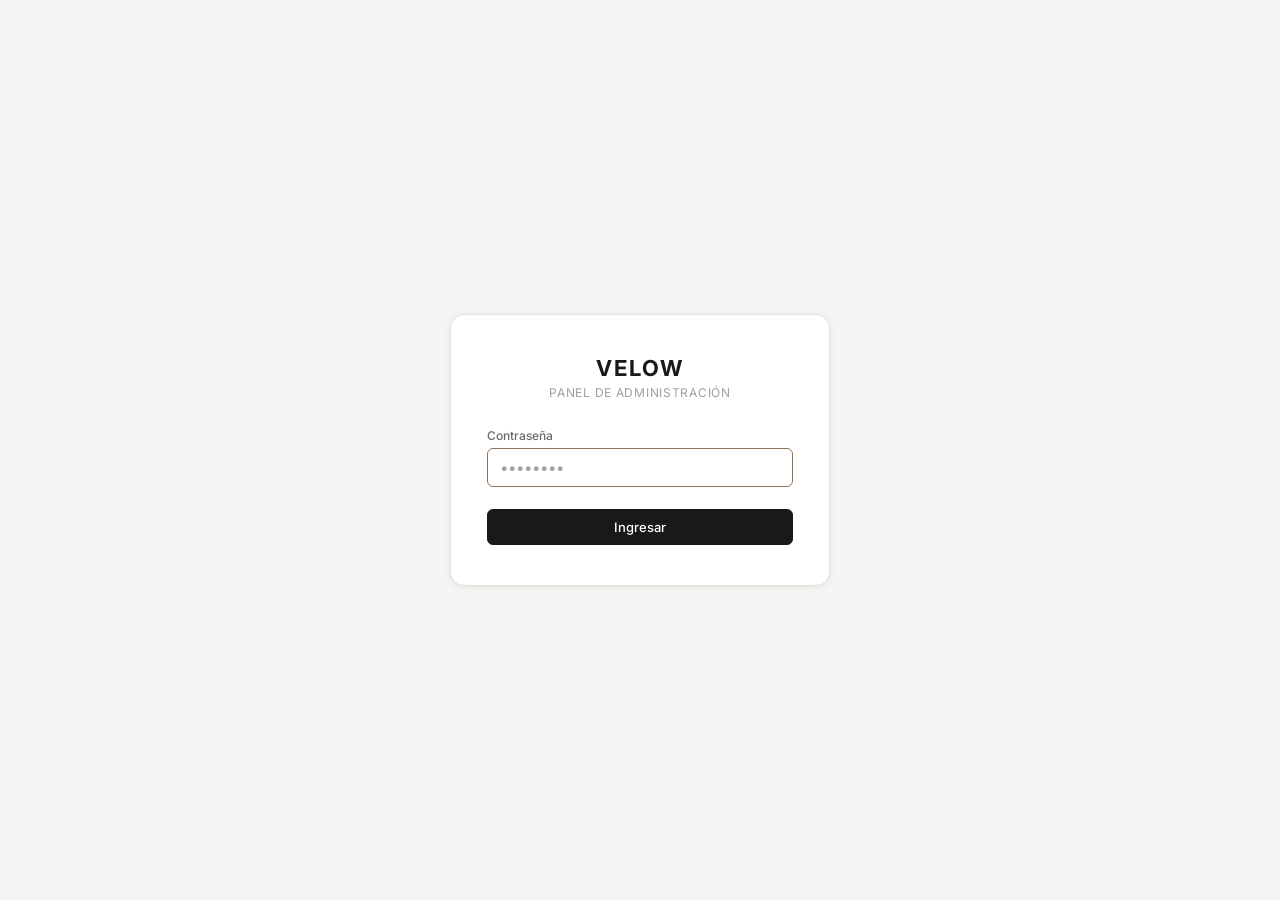
==== commit 8c7a5b5c: "Add files via upload" ====
--- a/admin/index.html
+++ b/admin/index.html
@@ -2,265 +2,243 @@
 <html lang="es">
 <head>
   <meta charset="UTF-8">
-  <meta name="viewport" content="width=device-width, initial-scale=1.0, viewport-fit=cover">
-  <title>Velow — Indumentaria clásica para mujer</title>
-  <meta name="description" content="Velow — Ropa clásica y atemporal para mujer. Básicos de calidad premium. Pagá con transferencia bancaria.">
-  <meta name="theme-color" content="#1c1b1b">
-  <link rel="canonical" href="https://velow.shop/">
-  <link rel="stylesheet" href="css/style.css">
+  <meta name="viewport" content="width=device-width, initial-scale=1.0">
+  <title>Admin — Velow</title>
+  <meta name="robots" content="noindex, nofollow">
+  <link rel="stylesheet" href="css/admin.css">
 </head>
 <body>
 
-  <!-- ── Announcement bar (marquee) ────────────────────────── -->
-  <div class="announcement-bar" role="marquee" aria-label="Novedades">
-    <div class="marquee-track">
-      <div class="marquee-content" aria-hidden="false">
-        <span>Envíos a todo el país</span>
-        <span class="marquee-sep">✦</span>
-        <span>Pagá con transferencia bancaria</span>
-        <span class="marquee-sep">✦</span>
-        <span>Nuevos suéteres disponibles</span>
-        <span class="marquee-sep">✦</span>
-        <a href="https://wa.me/5493876364197" target="_blank" rel="noopener">Consultá por WhatsApp →</a>
-        <span class="marquee-sep">✦</span>
-        <span>Calidad premium · Básicos atemporales</span>
-        <span class="marquee-sep">✦</span>
-      </div>
-      <div class="marquee-content" aria-hidden="true">
-        <span>Envíos a todo el país</span>
-        <span class="marquee-sep">✦</span>
-        <span>Pagá con transferencia bancaria</span>
-        <span class="marquee-sep">✦</span>
-        <span>Nuevos suéteres disponibles</span>
-        <span class="marquee-sep">✦</span>
-        <a href="https://wa.me/5493876364197" target="_blank" rel="noopener">Consultá por WhatsApp →</a>
-        <span class="marquee-sep">✦</span>
-        <span>Calidad premium · Básicos atemporales</span>
-        <span class="marquee-sep">✦</span>
-      </div>
-    </div>
+<!-- ════════════════════════════════════════════════════════════
+     LOGIN SCREEN
+     ════════════════════════════════════════════════════════════ -->
+<div class="login-screen" id="login-screen">
+  <div class="login-card">
+    <p class="login-brand">VELOW</p>
+    <p class="login-subtitle">Panel de Administración</p>
+    <div class="login-error" id="login-error">Contraseña incorrecta.</div>
+    <form id="login-form">
+      <div class="form-group">
+        <label class="form-label" for="login-pass">Contraseña</label>
+        <input type="password" id="login-pass" placeholder="••••••••" autofocus>
+      </div>
+      <button type="submit" class="btn btn-primary btn-full" style="margin-top:8px">
+        Ingresar
+      </button>
+    </form>
   </div>
-
-  <!-- ── Mobile Nav Overlay ──────────────────────────────────── -->
-  <div class="mobile-nav-overlay" id="mobile-nav-overlay" aria-hidden="true"></div>
-  <nav class="mobile-nav" id="mobile-nav" aria-label="Menú móvil" aria-hidden="true">
-    <div class="mobile-nav-header">
-      <span class="mobile-nav-logo">VELOW</span>
-      <button class="btn-icon" id="btn-close-mobile-nav" aria-label="Cerrar menú">
-        <svg xmlns="http://www.w3.org/2000/svg" width="20" height="20" viewBox="0 0 24 24" fill="none" stroke="currentColor" stroke-width="1.5"><line x1="18" y1="6" x2="6" y2="18"/><line x1="6" y1="6" x2="18" y2="18"/></svg>
-      </button>
-    </div>
-    <div class="mobile-nav-links">
-      <a href="#coleccion" class="mobile-nav-link" id="mnav-coleccion">
-        Colección
-        <svg xmlns="http://www.w3.org/2000/svg" width="14" height="14" viewBox="0 0 24 24" fill="none" stroke="currentColor" stroke-width="2"><polyline points="9 18 15 12 9 6"/></svg>
-      </a>
-      <a href="#nosotras" class="mobile-nav-link" id="mnav-nosotras">
-        Nosotras
-        <svg xmlns="http://www.w3.org/2000/svg" width="14" height="14" viewBox="0 0 24 24" fill="none" stroke="currentColor" stroke-width="2"><polyline points="9 18 15 12 9 6"/></svg>
-      </a>
-      <a href="#contacto" class="mobile-nav-link" id="mnav-contacto">
-        Contacto
-        <svg xmlns="http://www.w3.org/2000/svg" width="14" height="14" viewBox="0 0 24 24" fill="none" stroke="currentColor" stroke-width="2"><polyline points="9 18 15 12 9 6"/></svg>
-      </a>
-    </div>
-    <div class="mobile-nav-footer">
-      <a href="https://wa.me/5493876364197" target="_blank" rel="noopener">
-        <svg xmlns="http://www.w3.org/2000/svg" width="16" height="16" viewBox="0 0 24 24" fill="none" stroke="currentColor" stroke-width="1.5"><path d="M21 11.5a8.38 8.38 0 0 1-.9 3.8 8.5 8.5 0 0 1-7.6 4.7 8.38 8.38 0 0 1-3.8-.9L3 21l1.9-5.7a8.38 8.38 0 0 1-.9-3.8 8.5 8.5 0 0 1 4.7-7.6 8.38 8.38 0 0 1 3.8-.9h.5a8.48 8.48 0 0 1 8 8v.5z"/></svg>
-        WhatsApp: +54 9 387 636-4197
-      </a>
-    </div>
-  </nav>
-
-  <!-- ── Header ─────────────────────────────────────────────── -->
-  <header class="header" id="header">
-    <div class="header-inner container">
-
-      <!-- Hamburguesa (solo mobile) -->
-      <button class="btn-hamburger" id="btn-hamburger" aria-label="Abrir menú" aria-expanded="false" aria-controls="mobile-nav">
-        <span></span><span></span><span></span>
-      </button>
-
-      <!-- Nav desktop (oculta en mobile via CSS) -->
-      <nav class="header-nav" aria-label="Navegación principal">
-        <a href="#coleccion" class="nav-link">Colección</a>
-        <a href="#nosotras" class="nav-link">Nosotras</a>
-        <a href="#contacto" class="nav-link">Contacto</a>
-      </nav>
-
-      <!-- Logo centrado -->
-      <a href="index.html" class="header-logo" aria-label="Velow — Inicio">
-        <span class="logo-text">VELOW</span>
-      </a>
-
-      <!-- Acciones: WhatsApp + Carrito -->
-      <div class="header-actions">
-        <a href="https://wa.me/5493876364197"
-           class="btn-icon" target="_blank" rel="noopener"
-           aria-label="Contactar por WhatsApp" title="WhatsApp">
-          <svg xmlns="http://www.w3.org/2000/svg" width="20" height="20" viewBox="0 0 24 24" fill="none" stroke="currentColor" stroke-width="1.5"><path d="M21 11.5a8.38 8.38 0 0 1-.9 3.8 8.5 8.5 0 0 1-7.6 4.7 8.38 8.38 0 0 1-3.8-.9L3 21l1.9-5.7a8.38 8.38 0 0 1-.9-3.8 8.5 8.5 0 0 1 4.7-7.6 8.38 8.38 0 0 1 3.8-.9h.5a8.48 8.48 0 0 1 8 8v.5z"/></svg>
-        </a>
-        <button class="btn-icon" id="btn-cart" aria-label="Abrir carrito" title="Carrito">
-          <svg xmlns="http://www.w3.org/2000/svg" width="20" height="20" viewBox="0 0 24 24" fill="none" stroke="currentColor" stroke-width="1.5"><path d="M6 2L3 6v14a2 2 0 0 0 2 2h14a2 2 0 0 0 2-2V6l-3-4z"/><line x1="3" y1="6" x2="21" y2="6"/><path d="M16 10a4 4 0 0 1-8 0"/></svg>
-          <span class="cart-badge" id="cart-badge" aria-live="polite"></span>
-        </button>
-      </div>
-
-    </div>
-  </header>
-
-  <!-- ── Cart Drawer ─────────────────────────────────────────── -->
-  <div class="cart-overlay" id="cart-overlay" aria-hidden="true"></div>
-  <aside class="cart-drawer" id="cart-drawer" role="dialog" aria-label="Carrito" aria-hidden="true">
-    <div class="cart-drawer-header">
-      <h2 class="cart-title">Tu carrito</h2>
-      <button class="btn-icon" id="btn-close-cart" aria-label="Cerrar carrito">
-        <svg xmlns="http://www.w3.org/2000/svg" width="20" height="20" viewBox="0 0 24 24" fill="none" stroke="currentColor" stroke-width="1.5"><line x1="18" y1="6" x2="6" y2="18"/><line x1="6" y1="6" x2="18" y2="18"/></svg>
-      </button>
-    </div>
-
-    <div class="cart-empty" id="cart-empty">
-      <svg xmlns="http://www.w3.org/2000/svg" width="48" height="48" viewBox="0 0 24 24" fill="none" stroke="currentColor" stroke-width="1">
-        <path d="M6 2L3 6v14a2 2 0 0 0 2 2h14a2 2 0 0 0 2-2V6l-3-4z"/><line x1="3" y1="6" x2="21" y2="6"/><path d="M16 10a4 4 0 0 1-8 0"/>
-      </svg>
-      <p>Tu carrito está vacío</p>
-      <button class="btn btn-secondary btn-sm" id="btn-keep-shopping">Ver productos</button>
-    </div>
-
-    <div class="cart-items" id="cart-items" style="display:none"></div>
-
-    <div class="cart-footer" id="cart-footer" style="display:none">
-      <div class="cart-total">
-        <span>Total</span>
-        <span id="cart-total-amount">$0</span>
-      </div>
-      <a href="checkout.html" class="btn btn-primary btn-full" id="btn-checkout">
-        Finalizar compra
-      </a>
-      <p class="cart-hint">El envío se coordina por WhatsApp</p>
+</div>
+
+<!-- ════════════════════════════════════════════════════════════
+     DASHBOARD
+     ════════════════════════════════════════════════════════════ -->
+<div class="admin-layout" id="admin-layout" style="display:none">
+
+  <!-- Sidebar -->
+  <aside class="admin-sidebar">
+    <div class="admin-logo">
+      <span class="admin-logo-brand">VELOW</span>
+      <span class="admin-logo-tag">Panel Admin</span>
+    </div>
+    <nav class="admin-nav">
+      <div class="admin-nav-section">Tienda</div>
+      <a href="index.html" class="admin-nav-link active" id="nav-dashboard">
+        <svg xmlns="http://www.w3.org/2000/svg" width="16" height="16" viewBox="0 0 24 24" fill="none" stroke="currentColor" stroke-width="1.5"><rect x="3" y="3" width="7" height="7"/><rect x="14" y="3" width="7" height="7"/><rect x="14" y="14" width="7" height="7"/><rect x="3" y="14" width="7" height="7"/></svg>
+        Dashboard
+      </a>
+      <a href="productos.html" class="admin-nav-link" id="nav-productos">
+        <svg xmlns="http://www.w3.org/2000/svg" width="16" height="16" viewBox="0 0 24 24" fill="none" stroke="currentColor" stroke-width="1.5"><path d="M20 7H4a2 2 0 0 0-2 2v6a2 2 0 0 0 2 2h16a2 2 0 0 0 2-2V9a2 2 0 0 0-2-2z"/><path d="M16 21V5a2 2 0 0 0-2-2h-4a2 2 0 0 0-2 2v16"/></svg>
+        Productos y Stock
+      </a>
+      <a href="pedidos.html" class="admin-nav-link" id="nav-pedidos">
+        <svg xmlns="http://www.w3.org/2000/svg" width="16" height="16" viewBox="0 0 24 24" fill="none" stroke="currentColor" stroke-width="1.5"><path d="M9 11l3 3L22 4"/><path d="M21 12v7a2 2 0 0 1-2 2H5a2 2 0 0 1-2-2V5a2 2 0 0 1 2-2h11"/></svg>
+        Pedidos
+      </a>
+      <div class="admin-nav-section" style="margin-top:16px">Herramientas</div>
+      <a href="../index.html" target="_blank" class="admin-nav-link">
+        <svg xmlns="http://www.w3.org/2000/svg" width="16" height="16" viewBox="0 0 24 24" fill="none" stroke="currentColor" stroke-width="1.5"><path d="M18 13v6a2 2 0 0 1-2 2H5a2 2 0 0 1-2-2V8a2 2 0 0 1 2-2h6"/><polyline points="15 3 21 3 21 9"/><line x1="10" y1="14" x2="21" y2="3"/></svg>
+        Ver tienda
+      </a>
+    </nav>
+    <div class="admin-sidebar-footer">
+      Sesión activa
+      <a href="#" id="btn-logout">Cerrar sesión</a>
     </div>
   </aside>
 
-  <!-- ── Hero ───────────────────────────────────────────────── -->
-  <section class="hero">
-    <div class="hero-content container">
-      <div class="hero-inner">
-        <p class="hero-eyebrow">Colección Invierno</p>
-        <h1 class="hero-title">Clásicos<br>que perduran</h1>
-        <p class="hero-subtitle">Prendas atemporales pensadas para la mujer de hoy</p>
-        <a href="#coleccion" class="btn btn-primary">Ver colección</a>
-      </div>
-    </div>
-  </section>
-
-  <!-- ── Colección ──────────────────────────────────────────── -->
-  <section class="catalog" id="coleccion">
-    <div class="container">
-      <div class="catalog-header">
-        <h2 class="catalog-title">Colección</h2>
-        <div class="catalog-filters" id="catalog-filters" role="group" aria-label="Filtros">
-          <button class="filter-btn active" data-filter="all">Todos</button>
-          <button class="filter-btn" data-filter="sueteres">Suéteres</button>
-        </div>
-      </div>
-      <div class="product-grid" id="product-grid" aria-label="Productos"></div>
-    </div>
-  </section>
-
-  <!-- ── Nosotras ───────────────────────────────────────────── -->
-  <section class="nosotras" id="nosotras">
-    <div class="container">
-      <p class="nosotras-eyebrow">Sobre Velow</p>
-      <h2 class="nosotras-title">Ropa que se queda</h2>
-      <p class="nosotras-text">
-        En Velow creemos en las prendas que trascienden las temporadas.
-        Diseñamos básicos de calidad premium para la mujer que valora la
-        comodidad, la elegancia discreta y la durabilidad por sobre las
-        modas pasajeras.
-      </p>
-    </div>
-  </section>
-
-  <!-- ── Features / Contacto ───────────────────────────────── -->
-  <section class="features" id="contacto">
-    <div class="container">
-      <div class="features-grid">
-
-        <div class="feature">
-          <div class="feature-icon">
-            <svg xmlns="http://www.w3.org/2000/svg" width="24" height="24" viewBox="0 0 24 24" fill="none" stroke="currentColor" stroke-width="1.5"><path d="M21 11.5a8.38 8.38 0 0 1-.9 3.8 8.5 8.5 0 0 1-7.6 4.7 8.38 8.38 0 0 1-3.8-.9L3 21l1.9-5.7a8.38 8.38 0 0 1-.9-3.8 8.5 8.5 0 0 1 4.7-7.6 8.38 8.38 0 0 1 3.8-.9h.5a8.48 8.48 0 0 1 8 8v.5z"/></svg>
-          </div>
-          <div class="feature-text">
-            <h3>Consultá por WhatsApp</h3>
-            <p>Respondemos todas tus preguntas antes de comprar</p>
-            <a href="https://wa.me/5493876364197" target="_blank" rel="noopener"
-               style="margin-top:10px;font-size:12px;color:var(--heading-color);display:inline-flex;align-items:center;gap:4px;font-family:var(--font-heading);letter-spacing:.1em;text-transform:uppercase;font-weight:700;">
-              Escribinos →
-            </a>
-          </div>
-        </div>
-
-        <div class="feature">
-          <div class="feature-icon">
-            <svg xmlns="http://www.w3.org/2000/svg" width="24" height="24" viewBox="0 0 24 24" fill="none" stroke="currentColor" stroke-width="1.5"><rect x="2" y="5" width="20" height="14" rx="2"/><line x1="2" y1="10" x2="22" y2="10"/></svg>
-          </div>
-          <div class="feature-text">
-            <h3>Pago por transferencia</h3>
-            <p>Simple y seguro. CBU / alias en el checkout</p>
-          </div>
-        </div>
-
-        <div class="feature">
-          <div class="feature-icon">
-            <svg xmlns="http://www.w3.org/2000/svg" width="24" height="24" viewBox="0 0 24 24" fill="none" stroke="currentColor" stroke-width="1.5"><path d="M5 12h14M12 5l7 7-7 7"/></svg>
-          </div>
-          <div class="feature-text">
-            <h3>Envíos a todo el país</h3>
-            <p>Coordinamos el envío confirmada tu transferencia</p>
-          </div>
-        </div>
-
-      </div>
-    </div>
-  </section>
-
-  <!-- ── Footer ─────────────────────────────────────────────── -->
-  <footer class="footer">
-    <div class="container">
-      <div class="footer-grid">
-        <div class="footer-brand">
-          <span class="logo-text">VELOW</span>
-          <p style="margin-top:12px">Ropa clásica y atemporal para la mujer de hoy.</p>
-        </div>
-        <div class="footer-links">
-          <h4>Tienda</h4>
-          <ul>
-            <li><a href="#coleccion">Colección</a></li>
-            <li><a href="#nosotras">Nosotras</a></li>
-          </ul>
-        </div>
-        <div class="footer-links">
-          <h4>Ayuda</h4>
-          <ul>
-            <li><a href="https://wa.me/5493876364197" target="_blank" rel="noopener">WhatsApp</a></li>
-            <li><a href="checkout.html">Cómo comprar</a></li>
-          </ul>
-        </div>
-      </div>
-      <div class="footer-bottom">
-        <p>© 2025 Velow. Todos los derechos reservados.</p>
-      </div>
-    </div>
-  </footer>
-
-  <!-- ── Toast ──────────────────────────────────────────────── -->
-  <div class="toast" id="toast" role="status" aria-live="polite"></div>
-
-  <!-- ── Scripts ────────────────────────────────────────────── -->
-  <script src="js/products.js"></script>
-  <script src="js/cart.js"></script>
-  <script src="js/main.js"></script>
-
-
+  <!-- Main -->
+  <main class="admin-main">
+    <div class="admin-topbar">
+      <h1 class="admin-page-title">Dashboard</h1>
+      <span style="font-size:12px;color:var(--text-3)" id="topbar-date"></span>
+    </div>
+
+    <div class="admin-content">
+
+      <!-- Stats -->
+      <div class="stats-grid" id="stats-grid">
+        <!-- Rendered by JS -->
+      </div>
+
+      <!-- Recent orders -->
+      <div class="admin-card">
+        <div class="admin-card-header">
+          <h2 class="admin-card-title">Pedidos recientes</h2>
+          <a href="pedidos.html" class="btn btn-secondary btn-sm">Ver todos</a>
+        </div>
+        <div id="recent-orders-wrap">
+          <!-- Rendered by JS -->
+        </div>
+      </div>
+
+      <!-- Low stock alert -->
+      <div class="admin-card">
+        <div class="admin-card-header">
+          <h2 class="admin-card-title">⚠️ Stock bajo o sin cargar</h2>
+          <a href="productos.html" class="btn btn-secondary btn-sm">Gestionar stock</a>
+        </div>
+        <div id="low-stock-wrap">
+          <!-- Rendered by JS -->
+        </div>
+      </div>
+
+    </div>
+  </main>
+</div>
+
+<script src="../js/products.js"></script>
+<script src="js/admin.js"></script>
+<script>
+// ── Login ────────────────────────────────────────────────────
+document.getElementById("login-form").addEventListener("submit", (e) => {
+  e.preventDefault();
+  const pw = document.getElementById("login-pass").value;
+  if (login(pw)) {
+    showDashboard();
+  } else {
+    document.getElementById("login-error").style.display = "block";
+  }
+});
+
+document.getElementById("btn-logout").addEventListener("click", (e) => {
+  e.preventDefault();
+  logout();
+});
+
+function showDashboard() {
+  document.getElementById("login-screen").style.display = "none";
+  document.getElementById("admin-layout").style.display = "flex";
+  renderDashboard();
+}
+
+// ── Dashboard ────────────────────────────────────────────────
+function renderDashboard() {
+  const orders = loadOrders();
+  const date = new Date();
+  document.getElementById("topbar-date").textContent =
+    date.toLocaleDateString("es-AR", { weekday: "long", day: "numeric", month: "long" });
+
+  // Stats
+  const pending   = orders.filter(o => o.status === "pendiente").length;
+  const confirmed = orders.filter(o => o.status === "confirmado").length;
+  const sent      = orders.filter(o => o.status === "enviado").length;
+  const totalRev  = orders.filter(o => o.status !== "cancelado")
+                         .reduce((s, o) => s + (o.total || 0), 0);
+
+  document.getElementById("stats-grid").innerHTML = `
+    <div class="stat-card">
+      <div class="stat-icon">📦</div>
+      <div class="stat-label">Pedidos pendientes</div>
+      <div class="stat-value" style="${pending > 0 ? "color:var(--warning)" : ""}">${pending}</div>
+    </div>
+    <div class="stat-card">
+      <div class="stat-icon">✅</div>
+      <div class="stat-label">Confirmados</div>
+      <div class="stat-value" style="color:var(--success)">${confirmed}</div>
+    </div>
+    <div class="stat-card">
+      <div class="stat-icon">🚚</div>
+      <div class="stat-label">Enviados</div>
+      <div class="stat-value">${sent}</div>
+    </div>
+    <div class="stat-card">
+      <div class="stat-icon">💰</div>
+      <div class="stat-label">Total facturado</div>
+      <div class="stat-value" style="font-size:20px">${formatPriceAdmin(totalRev)}</div>
+      <div class="stat-sub">Pedidos no cancelados</div>
+    </div>
+  `;
+
+  // Recent orders (last 5)
+  const recent = orders.slice(0, 5);
+  if (recent.length === 0) {
+    document.getElementById("recent-orders-wrap").innerHTML =
+      `<div class="empty-state"><p>Aún no hay pedidos registrados.<br>
+       <a href="pedidos.html" style="color:var(--accent)">Registrar primer pedido →</a></p></div>`;
+  } else {
+    document.getElementById("recent-orders-wrap").innerHTML = `
+      <div class="admin-table-wrap">
+        <table class="admin-table">
+          <thead><tr>
+            <th>ID</th><th>Cliente</th><th>Total</th><th>Estado</th><th>Fecha</th>
+          </tr></thead>
+          <tbody>${recent.map(o => `
+            <tr>
+              <td><code style="font-size:12px">${o.id}</code></td>
+              <td>${o.nombre || "—"}</td>
+              <td>${formatPriceAdmin(o.total || 0)}</td>
+              <td>${statusBadge(o.status)}</td>
+              <td style="color:var(--text-3);font-size:12px">${formatDate(o.fecha)}</td>
+            </tr>`).join("")}
+          </tbody>
+        </table>
+      </div>`;
+  }
+
+  // Low/missing stock
+  const lowItems = [];
+  if (window.VELOW_PRODUCTS) {
+    VELOW_PRODUCTS.forEach(p => {
+      if (!p.activo) return;
+      p.talles.forEach(t => {
+        p.colores.forEach(c => {
+          const qty = getEffectiveStock(p.id, t, c.id);
+          if (qty === null || qty === 0 || qty <= 2) {
+            lowItems.push({ product: p, talle: t, color: c, qty });
+          }
+        });
+      });
+    });
+  }
+
+  if (lowItems.length === 0) {
+    document.getElementById("low-stock-wrap").innerHTML =
+      `<div class="empty-state"><p>✓ Todo el stock cargado y disponible</p></div>`;
+  } else {
+    document.getElementById("low-stock-wrap").innerHTML = `
+      <div class="admin-table-wrap">
+        <table class="admin-table">
+          <thead><tr><th>Producto</th><th>Color</th><th>Talle</th><th>Stock</th></tr></thead>
+          <tbody>${lowItems.slice(0, 20).map(i => `
+            <tr>
+              <td>${i.product.nombre}</td>
+              <td><span class="swatch">
+                <span class="swatch-dot" style="background:${i.color.hex}"></span>
+                ${i.color.nombre}
+              </span></td>
+              <td>${i.talle}</td>
+              <td>${stockBadge(i.qty)}</td>
+            </tr>`).join("")}
+          </tbody>
+        </table>
+      </div>`;
+  }
+}
+
+// ── Boot ─────────────────────────────────────────────────────
+if (isLoggedIn()) {
+  showDashboard();
+}
+</script>
 </body>
 </html>
--- a/admin/css/admin.css
+++ b/admin/css/admin.css
@@ -0,0 +1,450 @@
+/* ════════════════════════════════════════════════════════════
+   VELOW Admin — Estilos del panel de gestión
+   ════════════════════════════════════════════════════════════ */
+
+@import url('https://fonts.googleapis.com/css2?family=Inter:wght@300;400;500;600;700&display=swap');
+
+:root {
+  --bg:       #F4F4F2;
+  --surface:  #FFFFFF;
+  --border:   #E4E2DA;
+  --text:     #1A1917;
+  --text-2:   #6B6965;
+  --text-3:   #A0A09C;
+  --accent:   #8B7355;
+  --accent-2: #C2A07A;
+  --success:  #4E7D5C;
+  --warning:  #B88A3C;
+  --error:    #B85C5C;
+  --sidebar-w: 240px;
+  --radius:   6px;
+  --transition: 180ms ease;
+  --shadow:   0 1px 6px rgba(0,0,0,.07);
+}
+
+*, *::before, *::after { box-sizing: border-box; margin: 0; padding: 0; }
+html { font-size: 15px; }
+body {
+  font-family: 'Inter', sans-serif;
+  background: var(--bg);
+  color: var(--text);
+  -webkit-font-smoothing: antialiased;
+}
+a { text-decoration: none; color: inherit; }
+button { cursor: pointer; border: none; background: none; font: inherit; }
+ul { list-style: none; }
+input, select, textarea {
+  font: inherit;
+  border: 1px solid var(--border);
+  border-radius: var(--radius);
+  padding: 9px 12px;
+  outline: none;
+  transition: border-color var(--transition);
+  width: 100%;
+  background: var(--surface);
+  color: var(--text);
+}
+input:focus, select:focus, textarea:focus { border-color: var(--accent); }
+input::placeholder { color: var(--text-3); }
+
+/* ─── Layout ───────────────────────────────────────────────── */
+.admin-layout { display: flex; min-height: 100vh; }
+
+.admin-sidebar {
+  width: var(--sidebar-w);
+  background: var(--text);
+  color: rgba(255,255,255,.85);
+  display: flex;
+  flex-direction: column;
+  position: fixed;
+  top: 0; left: 0; bottom: 0;
+  z-index: 50;
+  overflow-y: auto;
+}
+
+.admin-logo {
+  padding: 24px 20px 20px;
+  border-bottom: 1px solid rgba(255,255,255,.1);
+  display: flex;
+  flex-direction: column;
+  gap: 4px;
+}
+
+.admin-logo-brand {
+  font-size: 18px;
+  font-weight: 700;
+  letter-spacing: .08em;
+  color: #fff;
+}
+
+.admin-logo-tag {
+  font-size: 10px;
+  letter-spacing: .12em;
+  text-transform: uppercase;
+  color: rgba(255,255,255,.35);
+}
+
+.admin-nav { padding: 16px 12px; flex: 1; }
+
+.admin-nav-section {
+  font-size: 10px;
+  letter-spacing: .12em;
+  text-transform: uppercase;
+  color: rgba(255,255,255,.3);
+  padding: 12px 8px 6px;
+  margin-top: 8px;
+}
+
+.admin-nav-link {
+  display: flex;
+  align-items: center;
+  gap: 10px;
+  padding: 9px 10px;
+  border-radius: var(--radius);
+  font-size: 13.5px;
+  color: rgba(255,255,255,.7);
+  transition: all var(--transition);
+  margin-bottom: 2px;
+}
+.admin-nav-link:hover { background: rgba(255,255,255,.08); color: #fff; }
+.admin-nav-link.active { background: rgba(255,255,255,.14); color: #fff; font-weight: 500; }
+
+.admin-sidebar-footer {
+  padding: 16px 20px;
+  border-top: 1px solid rgba(255,255,255,.08);
+  font-size: 12px;
+  color: rgba(255,255,255,.3);
+}
+.admin-sidebar-footer a {
+  display: block;
+  color: rgba(255,255,255,.5);
+  margin-top: 4px;
+  font-size: 11px;
+}
+.admin-sidebar-footer a:hover { color: #fff; }
+
+.admin-main {
+  flex: 1;
+  margin-left: var(--sidebar-w);
+  display: flex;
+  flex-direction: column;
+  min-height: 100vh;
+}
+
+.admin-topbar {
+  background: var(--surface);
+  border-bottom: 1px solid var(--border);
+  padding: 14px 28px;
+  display: flex;
+  align-items: center;
+  justify-content: space-between;
+  position: sticky;
+  top: 0;
+  z-index: 40;
+  box-shadow: var(--shadow);
+}
+
+.admin-page-title { font-size: 16px; font-weight: 600; }
+
+.admin-content { padding: 28px; flex: 1; }
+
+/* ─── Cards & Stats ────────────────────────────────────────── */
+.stats-grid {
+  display: grid;
+  grid-template-columns: repeat(auto-fill, minmax(200px, 1fr));
+  gap: 16px;
+  margin-bottom: 28px;
+}
+
+.stat-card {
+  background: var(--surface);
+  border: 1px solid var(--border);
+  border-radius: 10px;
+  padding: 20px;
+  display: flex;
+  flex-direction: column;
+  gap: 8px;
+}
+
+.stat-label { font-size: 11px; letter-spacing: .08em; text-transform: uppercase; color: var(--text-2); }
+.stat-value { font-size: 28px; font-weight: 700; color: var(--text); line-height: 1; }
+.stat-sub   { font-size: 12px; color: var(--text-3); }
+.stat-icon  { font-size: 20px; margin-bottom: 4px; }
+
+/* ─── Table ────────────────────────────────────────────────── */
+.admin-card {
+  background: var(--surface);
+  border: 1px solid var(--border);
+  border-radius: 10px;
+  overflow: hidden;
+  margin-bottom: 24px;
+}
+
+.admin-card-header {
+  padding: 16px 20px;
+  border-bottom: 1px solid var(--border);
+  display: flex;
+  align-items: center;
+  justify-content: space-between;
+  gap: 12px;
+  flex-wrap: wrap;
+}
+
+.admin-card-title { font-size: 14px; font-weight: 600; }
+
+.admin-table-wrap { overflow-x: auto; }
+
+.admin-table {
+  width: 100%;
+  border-collapse: collapse;
+  font-size: 13px;
+}
+
+.admin-table th {
+  text-align: left;
+  padding: 10px 16px;
+  font-size: 11px;
+  letter-spacing: .06em;
+  text-transform: uppercase;
+  color: var(--text-3);
+  border-bottom: 1px solid var(--border);
+  background: var(--bg);
+  white-space: nowrap;
+}
+
+.admin-table td {
+  padding: 12px 16px;
+  border-bottom: 1px solid var(--border);
+  vertical-align: middle;
+}
+
+.admin-table tr:last-child td { border-bottom: none; }
+.admin-table tr:hover td { background: var(--bg); }
+
+/* ─── Stock cells ──────────────────────────────────────────── */
+.stock-cell { display: flex; align-items: center; gap: 8px; }
+
+.stock-input {
+  width: 62px;
+  padding: 5px 8px;
+  font-size: 13px;
+  text-align: center;
+  border-radius: 4px;
+}
+
+.stock-badge {
+  display: inline-flex;
+  align-items: center;
+  padding: 2px 9px;
+  border-radius: 100px;
+  font-size: 11px;
+  font-weight: 500;
+  white-space: nowrap;
+}
+.badge-ok      { background: #EBF5EF; color: var(--success); }
+.badge-low     { background: #FDF6E8; color: var(--warning); }
+.badge-zero    { background: #FBEAEA; color: var(--error); }
+.badge-unknown { background: var(--bg); color: var(--text-3); }
+
+/* ─── Buttons ──────────────────────────────────────────────── */
+.btn {
+  display: inline-flex;
+  align-items: center;
+  gap: 7px;
+  padding: 9px 18px;
+  border-radius: var(--radius);
+  font-size: 13px;
+  font-weight: 500;
+  transition: all var(--transition);
+  cursor: pointer;
+  white-space: nowrap;
+}
+.btn-primary   { background: var(--text);    color: #fff; border: 1px solid var(--text); }
+.btn-primary:hover { background: #333; }
+.btn-secondary { background: var(--surface); color: var(--text); border: 1px solid var(--border); }
+.btn-secondary:hover { border-color: var(--text); }
+.btn-success   { background: var(--success); color: #fff; border: 1px solid var(--success); }
+.btn-success:hover { opacity: .88; }
+.btn-sm        { padding: 5px 12px; font-size: 12px; }
+.btn-full      { width: 100%; justify-content: center; }
+
+/* ─── Status badges ────────────────────────────────────────── */
+.status-badge {
+  display: inline-flex;
+  align-items: center;
+  padding: 3px 10px;
+  border-radius: 100px;
+  font-size: 11px;
+  font-weight: 500;
+}
+.status-pendiente   { background: #FDF6E8; color: var(--warning); }
+.status-confirmado  { background: #EBF5EF; color: var(--success); }
+.status-enviado     { background: #EBF0FF; color: #3B6BDE; }
+.status-cancelado   { background: #FBEAEA; color: var(--error); }
+
+/* ─── Form / Modal ─────────────────────────────────────────── */
+.form-group { display: flex; flex-direction: column; gap: 5px; margin-bottom: 14px; }
+.form-label { font-size: 12px; font-weight: 500; color: var(--text-2); }
+.form-row   { display: grid; grid-template-columns: 1fr 1fr; gap: 14px; }
+
+.modal-overlay {
+  position: fixed;
+  inset: 0;
+  background: rgba(26,25,23,.4);
+  z-index: 200;
+  display: flex;
+  align-items: center;
+  justify-content: center;
+  padding: 20px;
+  backdrop-filter: blur(2px);
+}
+.modal {
+  background: var(--surface);
+  border-radius: 12px;
+  width: min(520px, 100%);
+  max-height: 90vh;
+  overflow-y: auto;
+  box-shadow: 0 20px 60px rgba(0,0,0,.18);
+}
+.modal-header {
+  padding: 20px 24px 16px;
+  border-bottom: 1px solid var(--border);
+  display: flex;
+  align-items: center;
+  justify-content: space-between;
+}
+.modal-title { font-size: 16px; font-weight: 600; }
+.modal-body  { padding: 20px 24px; }
+.modal-footer {
+  padding: 14px 24px;
+  border-top: 1px solid var(--border);
+  display: flex;
+  justify-content: flex-end;
+  gap: 10px;
+}
+.btn-close-modal {
+  width: 30px; height: 30px;
+  display: flex; align-items: center; justify-content: center;
+  border-radius: 50%;
+  color: var(--text-2);
+  transition: background var(--transition);
+}
+.btn-close-modal:hover { background: var(--bg); }
+
+/* ─── Login screen ─────────────────────────────────────────── */
+.login-screen {
+  min-height: 100vh;
+  display: flex;
+  align-items: center;
+  justify-content: center;
+  background: var(--bg);
+}
+.login-card {
+  background: var(--surface);
+  border: 1px solid var(--border);
+  border-radius: 14px;
+  padding: 40px 36px;
+  width: min(380px, 100%);
+  box-shadow: var(--shadow);
+}
+.login-brand {
+  font-size: 22px;
+  font-weight: 700;
+  letter-spacing: .1em;
+  text-align: center;
+  margin-bottom: 4px;
+}
+.login-subtitle {
+  font-size: 12px;
+  color: var(--text-3);
+  text-align: center;
+  letter-spacing: .06em;
+  text-transform: uppercase;
+  margin-bottom: 28px;
+}
+.login-error {
+  font-size: 12px;
+  color: var(--error);
+  background: #FBEAEA;
+  border-radius: var(--radius);
+  padding: 8px 12px;
+  margin-bottom: 14px;
+  display: none;
+}
+
+/* ─── Color swatch ─────────────────────────────────────────── */
+.swatch {
+  display: inline-flex;
+  align-items: center;
+  gap: 7px;
+  font-size: 12px;
+}
+.swatch-dot {
+  width: 14px; height: 14px;
+  border-radius: 50%;
+  border: 1px solid var(--border);
+  flex-shrink: 0;
+}
+
+/* ─── Toast ─────────────────────────────────────────────────── */
+.toast {
+  position: fixed;
+  bottom: 24px;
+  right: 24px;
+  padding: 11px 20px;
+  background: var(--text);
+  color: #fff;
+  border-radius: 8px;
+  font-size: 13px;
+  font-weight: 500;
+  opacity: 0;
+  transform: translateY(8px);
+  pointer-events: none;
+  transition: all .25s ease;
+  z-index: 999;
+  box-shadow: var(--shadow);
+}
+.toast.show { opacity: 1; transform: none; }
+
+/* ─── Export box ────────────────────────────────────────────── */
+.export-box {
+  background: var(--bg);
+  border: 1px solid var(--border);
+  border-radius: var(--radius);
+  padding: 14px;
+  font-family: monospace;
+  font-size: 12px;
+  white-space: pre;
+  overflow-x: auto;
+  max-height: 320px;
+  overflow-y: auto;
+  line-height: 1.6;
+  color: var(--text-2);
+}
+
+/* ─── Misc ─────────────────────────────────────────────────── */
+.empty-state {
+  text-align: center;
+  padding: 48px 20px;
+  color: var(--text-3);
+}
+.empty-state p { font-size: 14px; margin-top: 12px; }
+
+.chip {
+  display: inline-flex;
+  align-items: center;
+  padding: 3px 10px;
+  border-radius: 100px;
+  font-size: 11px;
+  background: var(--bg);
+  border: 1px solid var(--border);
+  color: var(--text-2);
+}
+
+.divider { border: none; border-top: 1px solid var(--border); margin-block: 20px; }
+
+@media (max-width: 768px) {
+  .admin-sidebar { width: 100%; height: auto; position: static; flex-direction: row; }
+  .admin-main { margin-left: 0; }
+  .admin-content { padding: 16px; }
+}
